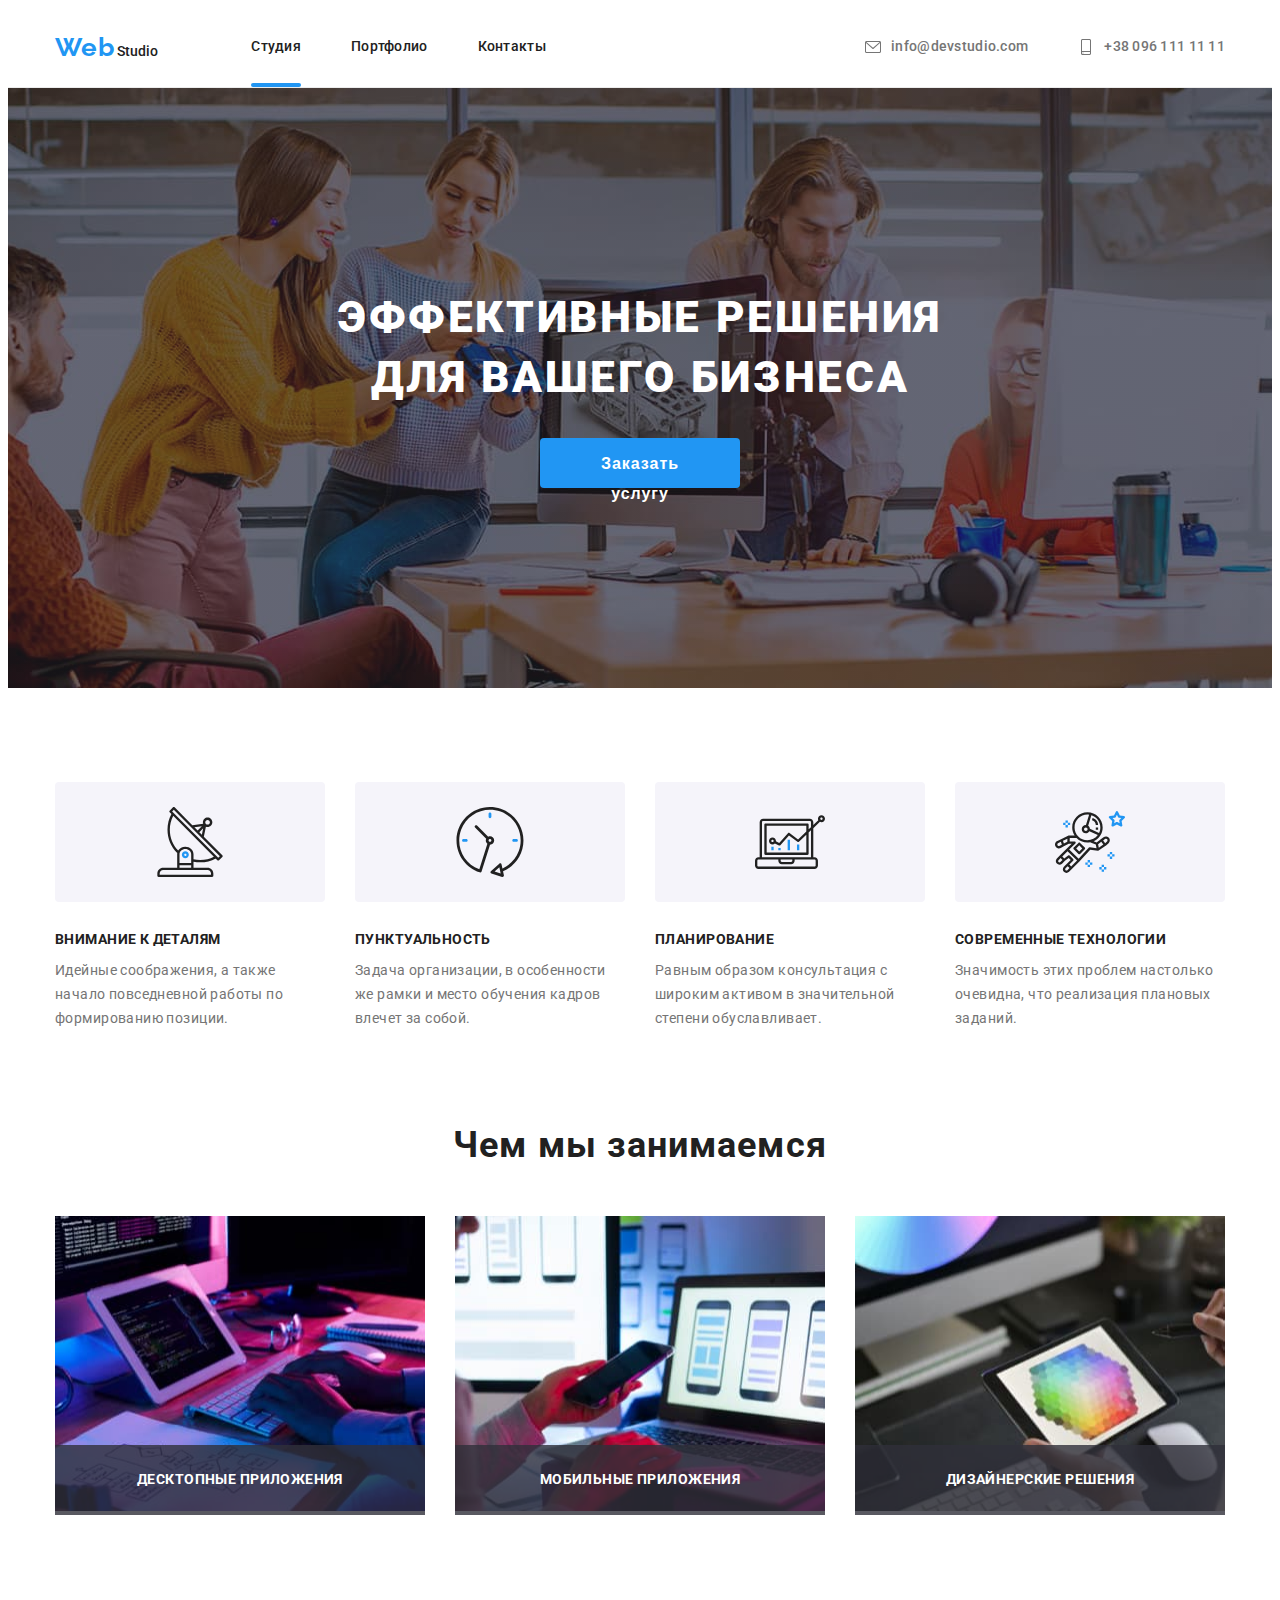
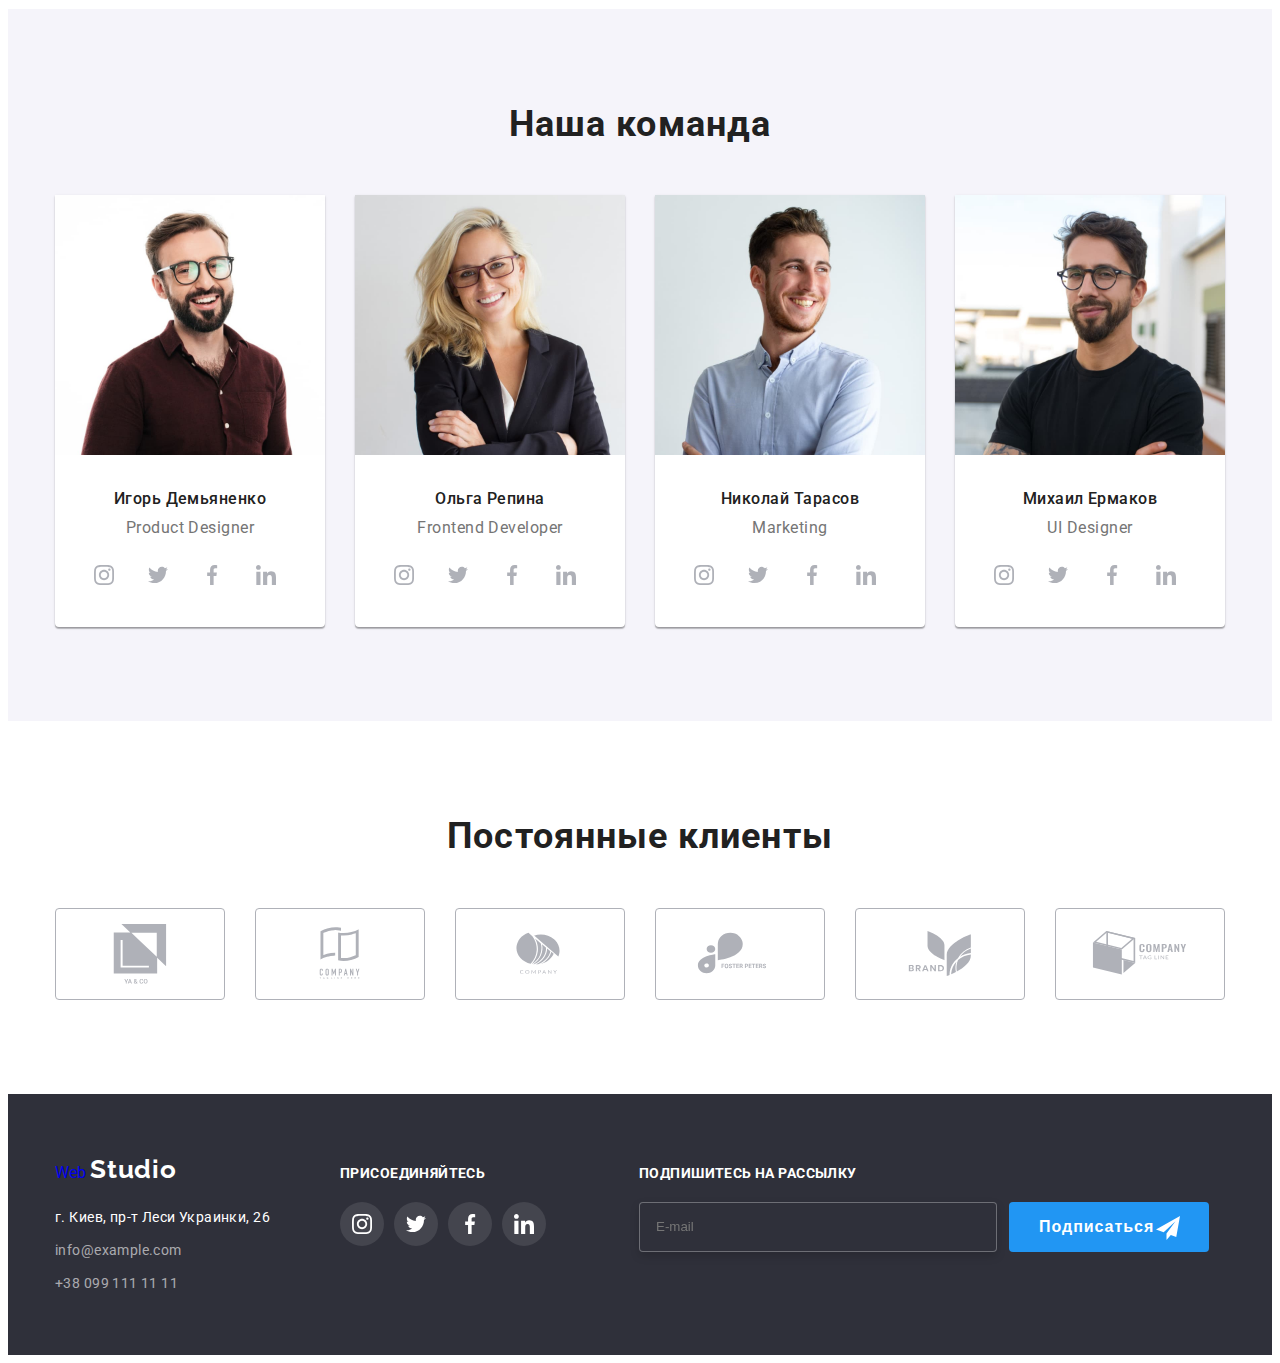
==== index.html @ ad90e95a "start" ====
<!DOCTYPE html>
<html lang="ru">
<head>
    <meta charset="UTF-8">
    <meta http-equiv="X-UA-Compatible" content="IE=edge">
    <meta name="viewport" content="width=device-width, initial-scale=1.0">
    <title>WebStudio</title>
    <!-- место для шрифта -->
    <link rel="preconnect" href="https://fonts.googleapis.com">
    <link rel="preconnect" href="https://fonts.gstatic.com" crossorigin>
    <link href="https://fonts.googleapis.com/css2?family=Raleway:wght@700&family=Roboto:wght@400;500;700;900&display=swap"
        rel="stylesheet">
    <!-- Modern normalize -->
    <link rel="stylesheet" href="https://cdnjs.cloudflare.com/ajax/libs/modern-normalize/1.1.0/modern-normalize.min.css" 
    integrity="sha512-wpPYUAdjBVSE4KJnH1VR1HeZfpl1ub8YT/NKx4PuQ5NmX2tKuGu6U/JRp5y+Y8XG2tV+wKQpNHVUX03MfMFn9Q==" 
    crossorigin="anonymous" referrerpolicy="no-referrer" />
    <!-- css -->
    <link rel="stylesheet" href="./css/styles.css">
</head>
<body class="body">
    <header>
        <div class="container">
            <div class="header header-inner">
                <div  class="menu">
                <!-- Верхняя линия Главная-->
                <a href="./index.html" class="logo">
                    <span class="logo__first">Web</span>
                    <span class="logo__black">Studio</span>
                </a>
                
                    <ul class="menu__nav">
                        <li class="menu__item">
                            <a class="menu__link imhere" href="#">Студия</a>
                        </li>
                        <li class="menu__item">
                            <a class="menu__link" href="./portfolio.html">Портфолио</a>
                        </li>
                        <li class="menu__item">
                            <a class="menu__link" href="#">Контакты</a>
                        </li>
                    </ul>
                </div>
                <div>
                    <ul class="adr">
                        <li class="adr__item">
                            <a class="adr__link" href="mailto:info@devstudio.com">
                                <svg class="adr__icon">
                                    <use href="./images/icons.svg#envelope" aria-hidden="true"></use>
                                </svg>
                                info@devstudio.com
                            </a>
                        </li>
                        <li class="adr__item">
                               
                            <a class="adr__link" href="tel:+380961111111">
                                 <svg class="adr__icon">
                                    <use href="./images/icons.svg#smartphone" aria-hidden="true"></use>
                                </svg>
                                +38 096 111 11 11
                            </a>
                        </li>
                    </ul>
                </div>
            </div>
        </div>
    </header>
    <main>
        <section class="hero overlay">
            <div class="container">
                <!-- Шапка -->
                <h1 class="hero__title">Эффективные решения для вашего бизнеса</h1>
                <button 
                class="button hero__button" type="button" style="width: 200px; height:50px;" data-modal-open>
                Заказать услугу
                </button>
            </div>
        </section>
        <section class="benefits">
            <div class="container">
                <!-- О нас -->
                <!-- <h2>Наши преимущества</h2> -->
                <ul class="benefits-inner">
                    <li class="benefits__list">
                        <div class="benefits__img">
                            <svg class="benefits__icon">
                                <use href="./images/icons.svg#antenna" aria-hidden="true"></use>
                            </svg>
                        </div>
                        <h3 class="benefits__title title">Внимание к деталям</h3>
                        <p class="benefits__text">Идейные соображения, а также начало повседневной работы по формированию позиции.</p>
                    </li>
                    <li class="benefits__list">
                        <div class="benefits__img">
                            <svg class="benefits__icon">
                                <use href="./images/icons.svg#clock" aria-hidden="true"></use>
                            </svg>
                        </div>
                        <h3 class="benefits__title title">Пунктуальность</h3>
                        <p class="benefits__text">Задача организации, в особенности же рамки и место обучения кадров влечет за собой.</p>
                    </li>
                    <li class="benefits__list">
                        <div class="benefits__img">
                            <svg class="benefits__icon">
                                <use href="./images/icons.svg#diagram" aria-hidden="true"></use>
                            </svg>
                        </div>
                        <h3 class="benefits__title title">Планирование</h3>
                        <p class="benefits__text">Равным образом консультация с широким активом в значительной степени обуславливает.</p>
                    </li>
                    <li class="benefits__list">
                        <div class="benefits__img">
                            <svg class="benefits__icon">
                                <use href="./images/icons.svg#astronaut" aria-hidden="true"></use>
                            </svg>
                        </div>
                        <h3 class="benefits__title title">Современные технологии</h3>
                        <p class="benefits__text">Значимость этих проблем настолько очевидна, что реализация плановых заданий.</p>
                    </li>
                </ul>
            </div>
        </section>
        <section class="about">
            <div class="container">
                <h2 class="big-title about__title title">Чем мы занимаемся</h2>
                <!-- Boxes with pictures -->
                <!-- Скорее всего к каждому фото будет ссылка с инфо! -->
                <ul class="about__inner">
                    <li class="about__list">
                        <div class="about__item">
                            <img src="./images/img1.jpg" alt="Десктопные приложения" width="370" height="295"/>
                            <span class="about__text">Десктопные приложения</span>
                        </div>
                    </li>
                    <li class="about__list">
                        <div class="about__item">
                            <img src="./images/img2.jpg" alt="Мобильные приложения" width="370" height="295"/>
                            <span class="about__text">Мобильные приложения</span>
                        </div>
                    </li>
                    <li class="about__list">
                        <div class="about__item">
                            <img src="./images/img3.jpg" alt="Дизайнерские решения" width="370" height="295"/>
                            <span class="about__text">Дизайнерские решения</span>
                        </div>
                    </li>
                </ul>
            </div>
        </section>
        <section class="team">
            <div class="container">
                <h2 class="big-title title team__title">Наша команда</h2>
                <!-- Team's fotos -->
                <ul class="team-inner">
                    <li class="team-list">
                        <img 
                        src="./images/igor.jpg" alt="product designer" width="270" height="260"
                        />
                        <h3 class="team-title title">Игорь Демьяненко</h3>
                        <p class="team-text">Product Designer</p>
                        <ul class="social-list">
                            <li class="social-item">
                                <button class="social-button">
                                    <svg class="social-icon">
                                        <use href="./images/icons.svg#instagram"></use>
                                    </svg>
                                </button>
                            </li>
                            <li class="social-item">
                                <button class="social-button">
                                    <svg class="social-icon">
                                        <use href="./images/icons.svg#twitter"></use>
                                    </svg>
                                </button>
                            </li>
                            <li class="social-item">
                                <button class="social-button">
                                    <svg class="social-icon">
                                        <use href="./images/icons.svg#facebook"></use>
                                    </svg>
                                </button>
                            </li>
                            <li class="social-item">
                                <button class="social-button">
                                    <svg class="social-icon">
                                        <use href="./images/icons.svg#linkedin"></use>
                                    </svg>
                                </button>
                            </li>
                        </ul>
                    </li>
                    <li class="team-list">
                        <img 
                        src="./images/olga.jpg" alt="frontend developer" width="270" height="260"
                        />
                        <h3 class="team-title title">Ольга Репина</h3>
                        <p class="team-text">Frontend Developer</p>
                        <ul class="social-list">
                            <li class="social-item">
                                <button class="social-button">
                                    <svg class="social-icon">
                                        <use href="./images/icons.svg#instagram"></use>
                                    </svg>
                                </button>
                            </li>
                            <li class="social-item">
                                <button class="social-button">
                                    <svg class="social-icon">
                                        <use href="./images/icons.svg#twitter"></use>
                                    </svg>
                                </button>
                            </li>
                            <li class="social-item">
                                <button class="social-button">
                                    <svg class="social-icon">
                                        <use href="./images/icons.svg#facebook"></use>
                                    </svg>
                                </button>
                            </li>
                            <li class="social-item">
                                <button class="social-button">
                                    <svg class="social-icon">
                                        <use href="./images/icons.svg#linkedin"></use>
                                    </svg>
                                </button>
                            </li>
                        </ul>
                    </li>
                    <li class="team-list">
                        <img 
                            src="./images/nikolay.jpg" alt="marketing" width="270" height="260"
                        />
                        <h3 class="team-title title">Николай Тарасов</h3>
                        <p class="team-text">Marketing</p>
                        <ul  class="social-list">
                            <li class="social-item">
                                <button class="social-button">
                                    <svg class="social-icon">
                                        <use href="./images/icons.svg#instagram"></use>
                                    </svg>
                                </button>
                            </li>
                            <li class="social-item">
                                <button class="social-button">
                                    <svg class="social-icon">
                                        <use href="./images/icons.svg#twitter"></use>
                                    </svg>
                                </button>
                            </li>
                            <li class="social-item">
                                <button class="social-button">
                                    <svg class="social-icon">
                                        <use href="./images/icons.svg#facebook"></use>
                                    </svg>
                                </button>
                            </li>
                            <li class="social-item">
                                <button class="social-button">
                                    <svg class="social-icon">
                                        <use href="./images/icons.svg#linkedin"></use>
                                    </svg>
                                </button>
                            </li>
                        </ul>
                    </li>
                    <li class="team-list">
                        <img
                        src="./images/michail.jpg" alt="ui designer" width="270" height="260"
                        />
                        <h3 class="team-title title">Михаил Ермаков</h3>
                        <p class="team-text">UI Designer</p>
                        <ul class="social-list">
                            <li class="social-item">
                                <button class="social-button">
                                    <svg class="social-icon">
                                        <use href="./images/icons.svg#instagram"></use>
                                    </svg>
                                </button>
                            </li>
                            <li class="social-item">
                                <button class="social-button">
                                    <svg class="social-icon">
                                        <use href="./images/icons.svg#twitter"></use>
                                    </svg>
                                </button>
                            </li>
                            <li class="social-item">
                                <button class="social-button">
                                    <svg class="social-icon">
                                        <use href="./images/icons.svg#facebook"></use>
                                    </svg>
                                </button>
                            </li>
                            <li class="social-item">
                                <button class="social-button">
                                    <svg class="social-icon">
                                        <use href="./images/icons.svg#linkedin"></use>
                                    </svg>
                                </button>
                            </li>
                        </ul>
                    </li>
                </ul>
            </div>
        </section>
        <section class="clients">
            <div class="container">
                <h2 class="big-title title client-title">Постоянные клиенты</h2>
                <ul class="clients-inner">
                    <li class="client-box">
                        <a class="client-web" href="#">
                            <svg class="client-icon">
                                 <use href="./images/icons.svg#union"></use>
                            </svg>
                        </a>
                    </li>
                    <li class="client-box">
                        <a class="client-web" href="#">
                            <svg class="client-icon">
                                <use href="./images/icons.svg#logo5"></use>
                            </svg>
                        </a>
                    </li>
                    <li class="client-box">
                        <a class="client-web" href="#">
                            <svg class="client-icon">
                                <use href="./images/icons.svg#logo1"></use>
                            </svg>
                        </a>
                    </li>
                    <li class="client-box">
                        <a class="client-web" href="#">
                            <svg class="client-icon">
                                <use href="./images/icons.svg#logo2"></use>
                            </svg>
                        </a>
                    </li>
                    <li class="client-box">
                        <a class="client-web" href="#">
                            <svg class="client-icon">
                                <use href="./images/icons.svg#logo3"></use>
                            </svg>
                        </a>
                    </li>
                    <li class="client-box">
                        <a class="client-web" href="#">
                            <svg class="client-icon">
                                <use href="./images/icons.svg#logo4"></use>
                            </svg>
                        </a>
                    </li>
                </ul>
            </div>
        </section>
    </main>
    <footer class="footer">
        <div class="container footer-section">
            <!-- Нижняя линия -->
            <div>
                <div>
                    <a href="./index.html">
                        <span class="logo-first">Web</span>
                        <span class="logo-white">Studio</span>
                    </a> 
                </div>
                <address>
                    <ul>
                        <li class="address-li">
                            <a class="address-text" href="">г. Киев, пр-т Леси Украинки, 26</a>
                        </li>
                        <li  class="address-li">
                            <a class="address-link" href="mailto:info@example.com">info@example.com</a>
                        </li>
                        <li class="address-li">
                            <a class="address-link" href="tel:+380991111111">+38 099 111 11 11</a>
                        </li>
                    </ul>
                </address>
            </div>
            <!-- Присоединяйтесь -->
            <div class="come-on">
                <h4 class="come-on-title">Присоединяйтесь</h4>
                <ul class="come-on-list">
                    <li class="come-on-box">
                        <button class="come-on-button">
                            <svg class="come-on-icon">
                                <use href="./images/icons.svg#instagram"></use>
                            </svg>
                        </button>
                    </li>
                    <li class="come-on-box">
                        <button class="come-on-button">
                            <svg class="come-on-icon">
                                <use href="./images/icons.svg#twitter"></use>
                            </svg>
                        </button>
                    </li>
                    <li class="come-on-box">
                        <button class="come-on-button">
                            <svg class="come-on-icon">
                                <use href="./images/icons.svg#facebook"></use>
                            </svg>
                        </button>
                    </li>
                    <li class="come-on-box">
                        <button class="come-on-button">
                            <svg class="come-on-icon">
                                <use href="./images/icons.svg#linkedin"></use>
                            </svg>
                        </button>
                    </li>
                </ul>
            </div>
            <!-- Подписка -->
            <div class="subscription">
                <h4 class="come-on-title">Подпишитесь на рассылку</h4>
                <form class="form-footer">
                    <label class="form-footer-label" for="user-email"></label>
                    <input 
                        class="form-footer-input"
                        id="user-email"
                        type="email" 
                        name="user-email" 
                        placeholder="E-mail"
                        required
                    >
                    <div class="">
                        <button class="subscription-button button" type="submit">
                            Подписаться
                            <svg class="subscription-icon" aria-hidden="true">
                                <use href="./images/icons.svg#plane"></use>
                            </svg>
                        </button>
                    </div>
                </form>
            </div>
        </div>
    </footer>
    <!-- Modal window -->
    <div class="backdrop is-hidden" data-modal>
        <div class="modal">
            <button class="modal-close-button" type="button" data-modal-close>
                <svg class="close-black-icon">
                    <use href="./images/icons.svg#close-black"></use>
                </svg>
            </button>
            <div class="modal-inner">
                <h4 class="modal-title">Оставьте свои данные, мы вам перезвоним</h4>
                <form>
                    
                        <div class="form-field">
                            <label class="form-field-label" for="modal-user-name">Имя</label>
                            <div class="place-icon">
                                <input
                                    class="form-field-input"
                                    id="modal-user-name"
                                    type="text"
                                    name="modal-user-name"
                                    pattern="^[а-аЯ-Я]+\s[а-аЯ-Я]+$"
                                    required
                                    autofocus
                                >
                                <svg class="form-field-icon" aria-hidden="true">
                                    <use href="./images/icons.svg#man"></use>
                                </svg>
                            </div>
                           
                        </div>
                        <div class="form-field">
                            <label class="form-field-label" for="modal-user-phone">Телефон</label>
                            <div class="place-icon">
                                <input class="form-field-input" id="modal-user-phone" type="tel" name="modal-user-phone">
                                <svg class="form-field-icon" aria-hidden="true">
                                    <use href="./images/icons.svg#phone"></use>
                                </svg>
                            </div>
                        </div>
                        <div class="form-field">
                            <label class="form-field-label" for="modal-user-email">Почта</label>
                            <div class="place-icon">
                                <input class="form-field-input" id="modal-user-email" type="email" name="modal-user-email">
                                <svg class="form-field-icon" aria-hidden="true">
                                    <use href="./images/icons.svg#letter"></use>
                                </svg>
                            </div>
                        </div>
                    
                        <div>
                            <label class="form-field-label form-comment" for="user-comment">Комментарий</label>
                                <textarea 
                                    class="form-field-input form-field-textarea" 
                                    id="user-comment" 
                                    maxlength="1000"
                                    name="user-comment"
                                    placeholder="Введите текст"
                                >
                            </textarea>
                        </div>
                    
                    <fieldset class="checkbox-agreement">
                        <div class="checkbox">
                            <div class="checkbox-control">
                                <input 
                                    class="checkbox-input visually-hidden" 
                                    id="agreement"
                                    type="checkbox"
                                    name="agreement"
                                >
                                <svg class="checkbox-box-icon" aria-hidden="true">
                                     <use href="./images/icons.svg#box"></use>
                                </svg>
                                <svg class="checkbox-icon" aria-hidden="true">
                                    <use href="./images/icons.svg#checkmark"></use>
                                </svg>
                            </div>
                            
                            <label class="checkbox-label" for="agreement">
                                Соглашаюсь с рассылкой и принимаю&nbsp;
                                <a href="#" class="checkbox-text-link"> Условия договора</a>
                            </label>
                        </div>
                    </fieldset>
                    <div>
                        <button class="form-field-button button" type="submit">Отправить</button>
                    </div>
                </form>
            </div>
        </div>
    </div>


    <!--  -->
    <script src="./js/modal.js"></script>
</body>
</html>
---- css/styles.css ----
html {
    box-sizing: border-box;
}

*,
*::after,
*::before {
    box-sizing: inherit;
}

:root {
    --color-back: #2f303a;
    --color-back-button: #f5f4fA;

    --color-accent0: #fff;
    --color-accent1: #212121;
    --color-accent2: #757575;
    --color-accent3: rgba(255, 255, 255, 0.6);
    --color-background1: #e5e5e5;
    --color-clients: #afb1b8;

    --color-border-modal: rgba(33, 33, 33, 0.2);
    

    --color-link: #2196F3;
    --color-link-modal: #188ce8;

    --font-family: 'Roboto', sans-serif;
    --font-second: 'Raleway', sans-serif;


}
body {
    background-color: var(--color-accent0);
    font-family: var(--font-family);
    font-weight: 400;
    font-style: normal;
    
       
}
button {
    cursor: pointer;
}   
a {
    text-decoration: none;
}
p {
    margin: 0;
}

h1,
h2,
h3,
h4,
h5,
h6 {
    margin: 0px;
}

header {
    font-weight: 500;
    font-size: 14px;
    line-height: 1.14;
}

ul {
    list-style: none;
    margin: 0;
    padding: 0;
}

fieldset, 
label, 
input, 
textarea {
    margin: 0;
    padding: 0;
    border: 0;
        
}

.container {
    width: 100%;
    max-width: 1200px;
    padding: 0 15px;
    margin: 0 auto;
    
}

/* Шапка */
.header-inner {
    display: flex;
    justify-content: space-between;
    align-items: center;
    align-content: center;
    
        
}

header {
    border-bottom: 1px solid #ececec;
    padding-top: 24px;
    padding-bottom: 24px;
    height: 80px;
    
}
/* logo */
.logo-black,
.logo-white,
.logo__first {
    font-family: var(--font-second);
    font-weight: 700;
    font-size: 26px;
    line-height: 1.19;
    letter-spacing: 0.03em;
}

.logo__black {
    color: var(--color-accent1);
}


.logo-white {
    color: var(--color-accent0);
}
.logo__first {
    color: var(--color-link);
}
.logo {
    margin-right: 93px;
    align-items: center;
   
}
/* header menu */

.menu__link {
    color: var(--color-accent1);
    text-decoration: none;
    letter-spacing: 0.02em;

    transition-property: color;
    transition-duration: 250ms;
    transition-timing-function: cubic-bezier(0.4, 0, 0.2, 1);
    
}
.menu {
    display: flex;
    justify-content: flex-start;
}

.menu__nav {
    display: flex;
    justify-content: flex-start;
    padding: 0;
    align-items: center;
    
}

.menu__item {
    display: flex;
    position: relative;
    margin-right: 50px;
    align-items: center;
}

.imhere::after {
    content: '';
    position: absolute;
    left: 0;
    bottom: -32px;
    width: 100%;
    height: 4px;
    border-radius: 2px;
    background-color: var(--color-link);
    
}

.adr {
    display: flex;
}

.adr__item {
    
    margin-left: 50px;
    align-items: center;
}
.adr__link
{ 
    display: flex;
    color: var(--color-accent2);
    text-decoration: none;
    letter-spacing: 0.02em;

    transition-property: color;
    transition-duration: 250ms;
    transition-timing-function: cubic-bezier(0.4, 0, 0.2, 1);

}

.adr__icon {
    
    width: 16px;
    height: 16px;
    fill: var(--color-accent2);
    margin-right: 10px;

    transition-property: fill;
    transition-duration: 250ms;
    transition-timing-function: cubic-bezier(0.4, 0, 0.2, 1);
}
/* General header+futter */

.menu__link:hover,
.adr__link:hover,
.address-text:hover,
.address-link:hover {
    color: var(--color-link);
    
}
.adr__link:hover .adr-icon, 
.adr__link:focus .adr-icon {
    fill: var(--color-link);
}

.menu__link:focus,
.adr__link:focus,
.address-text:focus,
.address-link:focus {
    color: var(--color-link);
    
}

/* section */
section {
    padding: 94px 0;
}

.title {
    color: var(--color-accent1);
}

.big-title {
    font-weight: 700;
    font-size: 36px;
    line-height: 1.17;
    text-align: center;
    letter-spacing: 0.03em;

}

/* Header title*/

.hero,
.footer {
    background-color: var(--color-back);
}

.hero {
    background-color: var(--color-back);
    text-align: center;
    padding-top: 200px;
    padding-bottom: 200px;

}

.overlay {
    margin-left: auto;
    margin-right: auto;
    height: 600px;
    max-width: 1600px;
    background-repeat: no-repeat;
    background-size: cover;
    background-position: center;
    background-image: linear-gradient(
                    rgba(47, 48, 58, 0.4),
                    rgba(47, 48, 58, 0.4)),
        url("../images/head.jpg");
}

.hero__title {
    font-weight: 900;
    font-size: 44px;
    line-height: 1.36;
    letter-spacing: 0.06em;
    color: var(--color-accent0);
    text-align: center;
    text-transform: uppercase;
    width: 696px;
    margin-left: auto;
    margin-right: auto;
        
}

.button {
    color: var(--color-accent0);
    background-color: var(--color-link);
    border: 1px solid transparent;
    border-radius: 4px;
    font-weight: 700;
    font-size: 16px;
    line-height: 1.88;
    letter-spacing: 0.06em;
}

.hero__button {
    padding: 10px 30px;
    margin-top: 30px;
    box-shadow: none;

    transition-property: box-shadow;
    transition-duration: 250ms;
    transition-timing-function: cubic-bezier(0.4, 0, 0.2, 1);
}

.hero__button:hover,
.hero__button:focus {
    box-shadow: 0px 4px 4px var(--color-link);
}


    
/* Benefits */

.benefits-inner {
    display: flex;
    justify-content: space-between;

}

.benefits__list {
    margin-right: 30px;
    width: 270px;
}

.benefits__list:last-child {
    margin-right: 0;
}



.benefits__title {
    font-weight: 700;
    font-size: 14px;
    line-height: 1.14;
    text-transform: uppercase;
    letter-spacing: 0.03em;
    margin-bottom: 10px;
    margin-top: 30px;
    
}

.benefits__text {
    font-size: 14px;
    line-height: 1.72;
    letter-spacing: 0.03em;
}
.benefits__text, 
.team-text,
.portfolio-text {
    color: var(--color-accent2);
}

.benefits__icon {
    width: 70px;
    height: 70px;
    fill: var(--color-accent1);
}

.benefits__img {
    display: flex;
    width: 270px;
    height: 120px;
    align-items: center;
    justify-content: center;
    border-radius: 4px;
    background-color: var(--color-back-button);
}

/* About */
.about {
    padding-top: 0;
}
.about__inner {
    display: flex;
    justify-content: space-between;
}

.about__title {
    margin-bottom: 50px;
}
.about__list {
    margin-right: 30px;
}
    
.about__list:last-child {
    margin-right: 0;
}

.about__item {
    position: relative;
}

.about__text {
    display: block;
    position: absolute;
    left: 0;
    bottom: 0;
    width: 100%;
    padding-top: 27px;
    padding-bottom: 27px;
    background-color: rgba(47, 48, 58, 0.8);
    font-family: var(--font-family);
    font-weight: 700;
    text-transform: uppercase;
    font-size: 14px;
    line-height: 1.14;
    text-align: center;
    letter-spacing: 0.03em;
    color: var(--color-accent0);
}


/* team */
.team {
    background-color: var(--color-back-button);
}

.team-inner {
    display: flex;
    justify-content: space-between;
}

.team__title {
    margin-bottom: 50px;
}
.team-list {
    margin-right: 30px;
    padding-bottom: 30px;
    box-shadow: 0px 1px 3px rgba(0, 0, 0, 0.12), 
        0px 1px 1px rgba(0, 0, 0, 0.14), 
        0px 2px 1px rgba(0, 0, 0, 0.2);
    border-radius: 0px 0px 4px 4px;
    background-color: var(--color-accent0);
}
    
.team-list:last-child {
    margin-right: 0;
}

.team-title {
    font-weight: 500;
    font-size: 16px;
    line-height: 1.19;
    letter-spacing: 0.03em;
    margin-top: 30px;
    margin-bottom: 10px;
}
.team-text {
    font-size: 16px;
    line-height: 1.19;
    letter-spacing: 0.03em;
    margin-bottom: 16px;
}

.team-text, 
.team-title {
    text-align: center;  
}

.social-list {
    display: flex;
    justify-content: center;
}

.social-icon {
    width: 20px;
    height: 20px;
    fill: var(--color-clients);
    
    transition-property: fill;
    transition-duration: 250ms;
    transition-timing-function: cubic-bezier(0.4, 0, 0.2, 1);
    
}

.social-button {

    padding: 0;
    border: 0;
    background-color: var(--color-accent0);
    border-radius: 50%;
    width: 44px;
    height: 44px;
    display: flex;
    align-items: center;
    justify-content: center;

    transition-property: background-color;
    transition-duration: 250ms;
    transition-timing-function: cubic-bezier(0.4, 0, 0.2, 1);
}
.social-item {
    
    margin-right: 10px;
    
}

.social-button:last-child {
    margin-right: 0;
}

.social-button:hover,
.social-button:focus {
    background-color: var(--color-link);
}

.social-button:hover .social-icon,
.social-button:focus .social-icon {
    fill: var(--color-accent0);
}


/* Clients */

.clients-inner {
    display: flex;
    gap: 30px;
    justify-content: space-between;
}

.client-title {
    margin-bottom: 50px;
}
.client-icon {
    width: 106px;
    height: 60px;
    fill: var(--color-clients);

    transition-property: fill;
    transition-duration: 250ms;
    transition-timing-function: cubic-bezier(0.4, 0, 0.2, 1);
}

.client-web {
    box-sizing: border-box;
    display: flex;
    width: 170px;
    height: 92px;
    align-items: center;
    justify-content: center;
    border-radius: 4px;
    border: 1px solid var(--color-clients);

    transition-property: border;
    transition-duration: 250ms;
    transition-timing-function: cubic-bezier(0.4, 0, 0.2, 1);
}

.client-web:hover,
.client-web:focus {
    cursor: pointer;
    border: 1px solid var(--color-link);
}

.client-web:hover .client-icon,
.client-web:focus .client-icon{
    fill: var(--color-link);
}

/* footer */

.footer {
    padding-top: 60px;
    padding-bottom: 60px;
    
}
address {
    margin-top: 20px;
}
.address-li {
    margin-top: 9px;
}
.address-text,
.address-link {
    font-size: 14px;
    line-height: 1.72;
    letter-spacing: 0.03em;
    text-decoration: none;
    font-style: normal;
    /* иначе курсив не выключить */
}
.address-text {
   color: var(--color-accent0);

    transition-property: color;
    transition-duration: 250ms;
    transition-timing-function: cubic-bezier(0.4, 0, 0.2, 1);

}
.address-link {
    color: var(--color-accent3);

    transition-property: color;
    transition-duration: 250ms;
    transition-timing-function: cubic-bezier(0.4, 0, 0.2, 1);
}


.come-on-title {
    text-transform: uppercase;
    color: var(--color-accent0);
    font-size: 14px;
    line-height: 1.14;
    letter-spacing: 0.03em;
    margin-bottom: 20px;
    margin-top: 12px;
}
.footer-section {
    display: flex;
}

.come-on {
    margin-left: 70px;
}

.come-on-list {
    display: flex;
    
}

.come-on-icon {
    width: 20px;
    height: 20px;
    fill: var(--color-accent0);
}

.come-on-button {
    padding: 0;
    border: 0;
    background-color: rgba(255, 255, 255, 0.1);
    border-radius: 50%;
    width: 44px;
    height: 44px;
    display: flex;
    align-items: center;
    justify-content: center;

    transition-property: background-color, fill;
    transition-duration: 250ms;
    transition-timing-function: cubic-bezier(0.4, 0, 0.2, 1);
    
}
.come-on-box {
    margin-right: 10px;
}

.come-on-box:last-child {
    margin-right: 0;
}

.come-on-button:hover,
.come-on-button:focus {
    background-color: var(--color-link);
}

.come-on-button:hover .come-on-icon,
.come-on-button:focus .come-on-icon {
    fill: var(--color-accent0);
}

.subscription {
    margin-left: 93px;
}

.form-footer {
    display: flex;

}

.form-footer-input {
    width: 358px;
    height: 50px;
    background-color: var(--color-back);
    border: 1px solid rgba(255, 255, 255, 0.3);
    filter: drop-shadow(0px 4px 4px rgba(0, 0, 0, 0.15));
    border-radius: 4px;
    padding: 15px 0 15px 16px;
    margin-right: 12px;
    color: var(--color-accent0);
}

.form-footer .placeholder {
    line-height: 1.25;
    align-items: center;
    letter-spacing: 0.03em;
    color: var(--color-accent3);
}

.subscription-icon {
    position: absolute;
    width: 24px;
    height: 24px;
    fill: var(--color-accent0);
    top: 0;
    right: 0;
    margin: 13px 28px 13px 10px;


}

.subscription-button {
    display: flex;
    position: relative;
    left: 0;

    width: 200px;
    height: 50px;
    padding: 10px 0 10px 29px;
    color: var(--color-accent0);
    background-color: var(--color-link);
    border: 1px solid transparent;
    border-radius: 4px;
    font-weight: 700;
    font-size: 16px;
    line-height: 1.88;
    letter-spacing: 0.06em;
    align-items: center;
    text-align: center;
    box-shadow: none;

    transition-property: box-shadow;
    transition-duration: 250ms;
    transition-timing-function: cubic-bezier(0.4, 0, 0.2, 1);


}

.subscription-button:hover,
.subscription-button:focus {
    box-shadow: 0px 4px 4px rgba(0, 0, 0, 0.15);
}

/* Portfolio unic*/

.button-container {
    margin-bottom: 50px;
       
}

.button-portfolio-head {
    display: flex;
    flex-direction: row;
    justify-content: center;

}

.button-portfolio-list {
    margin-right: 8px;
}
.button-portfolio-list:last-child {
    margin-right: 0;
}

.button-portfolio {
    font-family: var(--font-family);
    font-weight: 500;
    font-size: 16px;
    line-height: 1.63;
    letter-spacing: 0.03em;
    padding: 6px 22px;
    color: var(--color-accent1);
    background-color: var(--color-back-button);
    border: 1px solid transparent;
    border-radius: 4px;

    transition-property: background-color, color;
    transition-duration: 250ms;
    transition-timing-function: cubic-bezier(0.4, 0, 0.2, 1);

}

.button-portfolio:hover,
.button-portfolio:focus {
    color: var(--color-accent0);
    background-color: var(--color-link);
    box-shadow: 0px 3px 1px rgba(0, 0, 0, 0.1), 
                0px 1px 2px rgba(0, 0, 0, 0.08), 
                0px 2px 2px rgba(0, 0, 0, 0.12);
    
}

/* Gallery */
.portfolio-inner {
    display: flex;
    flex-wrap: wrap;
    justify-content: space-between;
}

.portfolio-list {
    margin-right: 30px;
    margin-bottom: 30px;
    
    transition-property: box-shadow;
    transition-duration: 250ms;
    transition-timing-function: cubic-bezier(0.4, 0, 0.2, 1);
}

.portfolio-list:hover,
.portfolio-list:focus {
    box-shadow: 0px 1px 1px rgba(0, 0, 0, 0.12),
                0px 4px 4px rgba(0, 0, 0, 0.06),
                1px 4px 6px rgba(0, 0, 0, 0.16);
}

.portfolio-list:nth-child(3n) {
    margin-right: 0;
}

.portfolio-list:nth-last-child(-n+3) {
    margin-bottom: 0;
}

.portfolio-img {
    display: block;
    max-width: 100%;
    height: auto;

}
.portfolio-title {
    color: var(--color-accent1);
    font-weight: 700;
    font-size: 18px;
    line-height: 2;
    letter-spacing: 0.06em;
    margin-bottom: 4px;
}
.portfolio-text {
    font-size: 16px;
    line-height: 1.88;
    letter-spacing: 0.03em;
}

.portfolio-box {
    box-sizing: border-box;
    border: 1px solid #eee;
    padding-bottom: 20px;
    padding-top: 20px;
    padding-left: 24px;
    padding-right: 24px;
}

.portfolio-description {
    font-family: var(--font-family);
    font-size: 18px;
    line-height: 1.56;
    letter-spacing: 0.03em;
    color: var(--color-accent0);
    background-color: rgba(33, 150, 243, 0.9);
    padding: 63px 24px;
    align-items: center;
    align-content: center;
    
}

.portfolio-item {
    display: flex;
    position: relative;
    overflow: hidden;
}
.portfolio-overlay {
    display: flex;
    position: absolute;
    top: 0;
    left: 0;
    width: 100%;
    height: 100%;
    transform: translateY(100%);
    transition: transform 250ms cubic-bezier(0.4, 0, 0.2, 1);
    
}
.portfolio-card:hover,
.portfolio-card:focus {
    cursor: pointer;
}

.portfolio-card:hover .portfolio-overlay,
.portfolio-card:focus .portfolio-overlay {
    transform: translateY(0%); 
}

/* Modal window */
.backdrop {
    position: fixed;
    top: 0;
    left: 0;
    width: 100%;
    height: 100%;
    background-color: rgba(0, 0, 0, 0.2);
    opacity: 1;
    transition: opacity 250ms cubic-bezier(0.4, 0, 0.2, 1);

     
}  

.backdrop.is-hidden {
    opacity: 0;
    pointer-events: none;
    
}

.backdrop.is-hidden .modal {
    transform: translate(-50%, -50%) scale(1.2);
}
.modal {
    position: absolute;
    top: 50%;
    left: 50%;
    width: 528px;
    min-height: 581px;
    background-color: var(--color-accent0);
    box-shadow: 
        0px 1px 3px rgba(0, 0, 0, 0.12), 
        0px 1px 1px rgba(0, 0, 0, 0.14), 
        0px 2px 1px rgba(0, 0, 0, 0.2);
    border-radius: 4px;
    
    transform: translate(-50%, -50%) scale(1);
    transition: transform 250ms cubic-bezier(0.4, 0, 0.2, 1);
    

} 
 
.modal-close-button {
    position: absolute;
    top: 8px;
    right: 8px;
    padding: 0;
    border: 1px solid rgba(0, 0, 0, 0.1);
    border-radius: 50%;
    width: 30px;
    height: 30px;
    display: flex;
    align-items: center;
    justify-content: center;
    background-color: var(--color-accent0);
}

.close-black-icon {
    width: 11px;
    height: 11px;
    fill: var(--color-accent1);

    transition-property: fill;
    transition-duration: 250ms;
    transition-timing-function: cubic-bezier(0.4, 0, 0.2, 1);

}

.modal-close-button:hover .close-black-icon, 
.modal-close-button:focus .close-black-icon {
    fill: var(--color-link);
}

.modal-inner {
    padding: 40px;
    outline: none;
}


.modal-title {
    font-weight: 700;
    font-size: 20px;
    line-height: 1.17;
    text-align: center;
    margin-bottom: 12px;
}

.form-field {
    margin-bottom: 10px;
}

.form-field-label {
    font-size: 12px;
    line-height: 1.17;
    letter-spacing: 0.01em;
    color: var(--color-accent2);
    

}

.form-field-input {
    width: 100%;
    border: 1px solid var(--color-border-modal);
    border-radius: 4px;
    height: 40px;
    padding-left: 41px;
    

    transition-property: border;
    transition-duration: 250ms;
    transition-timing-function: cubic-bezier(0.4, 0, 0.2, 1);
    outline: none;
    
}

.place-icon {
    display: flex;
    position: relative;
    margin-top: 4px;
}

.form-field-icon {
    position: absolute;
    width: 12px;
    height: 12px;
    left: 0;
    top: 50%;
    transform: translateY(-50%);
    margin-left: 15px;
    fill: var(--color-accent1);

    transition-property: fill;
    transition-duration: 250ms;
    transition-timing-function: cubic-bezier(0.4, 0, 0.2, 1);


}

.form-field-input:hover,
.form-field-input:focus,
.form-field-input:focus-within,
.form-field-input:active {
    fill: var(--color-link);
    cursor: pointer;
    border-color: var(--color-link);
}

.form-field:hover .form-field-icon,
.form-field:focus .form-field-icon,
.form-field:focus-within .form-field-icon, 
.form-field:active .form-field-icon {
    
    fill: var(--color-link);
    cursor: pointer;
}

.place-icon:hover,
.place-icon:focus,
.place-icon:focus-within, 
.place-icon:active {
    border-color: var(--color-link);
    border-radius: 4px;
    outline: none;
    cursor: pointer;
}


.form-field-textarea {
    height: 120px;
    padding: 12px 16px;
    border: 1px solid rgba(33, 33, 33, 0.2);
    border-radius: 4px;
    resize: none;
    margin-top: 4px;
}

.form-field-input::placeholder {
    font-size: 12px;
    line-height: 1.17;
    letter-spacing: 0.01em;
    color: rgba(117, 117, 117, 0.5);
}



.form-field-textarea:hover,
.form-field-textarea:focus,
.form-field-textarea:focus-within,
.form-field-textarea:active {
    border: 1px solid var(--color-link);
    border-radius: 4px;
    outline: none;
    cursor: pointer;
}

/* Checkbox */

.checkbox-agreement {
    margin-top: 20px;
}
.checkbox {
    display: flex;
    position: relative;
    align-items: center;
    justify-content: center;
    
    
} 

.checkbox-control {
    display: flex;
    flex-shrink: 0;
    
} 

.checkbox-box-icon {
    position: absolute;
    top: 4px;
    left: 8px;
    width: 16px;
    height: 15px;
    border-radius: 2px;
    
    fill: var(--color-accent1);
    opacity: 1;
    transition-property: fill;
    transition-duration: 250ms;
    transition-timing-function: cubic-bezier(0.4, 0, 0.2, 1);
}


.checkbox-icon {
    position: absolute;
    top: 12px;
    left: 11px;
    transform: translateY(-50%);
    width: 11px;
    height: 8px;
    fill: var(--color-accent0);
    
    opacity: 1;

}

.checkbox-input {
    appearance: none;
    margin: 0;
    position: absolute;
    top: 0;
    left: 8px;
    
}

.checkbox-input:focus-visible +.checkbox-box-icon {
    border: 1px solid var(--color-link);

}


.checkbox-input:checked + .checkbox-box-icon {
    fill: var(--color-link-modal);
    background-color: var(--color-link-modal);
    
}

.checkbox-label {
    font-size: 14px;
    line-height: 1.71;
    letter-spacing: 0.03em;
    color: var(--color-accent2);
    margin-bottom: 30px;
    margin-left: 16px;

}

.checkbox-text-link {
    color: var(--color-link);
    text-decoration: underline;
}

/* button */
.form-field-button {
    display: flex;
    width: 200px;
    height: 50px;
    justify-content: center;
    align-items: center;
    margin: auto;
    color: var(--color-accent0);
    background-color: var(--color-link-modal);
    box-shadow: none;
    border-radius: 4px;
    font-weight: 700;
    font-size: 16px;
    line-height: 1.88;
    letter-spacing: 0.06em;
    text-align: center;
    border: solid transparent;        
    
    transition-property: box-shadow;
    transition-duration: 250ms;
    transition-timing-function: cubic-bezier(0.4, 0, 0.2, 1);
    
    outline: none;
}
    
.form-field-button:hover,
.form-field-button:focus {
    box-shadow: 0px 4px 4px rgba(0, 0, 0, 0.15);
}
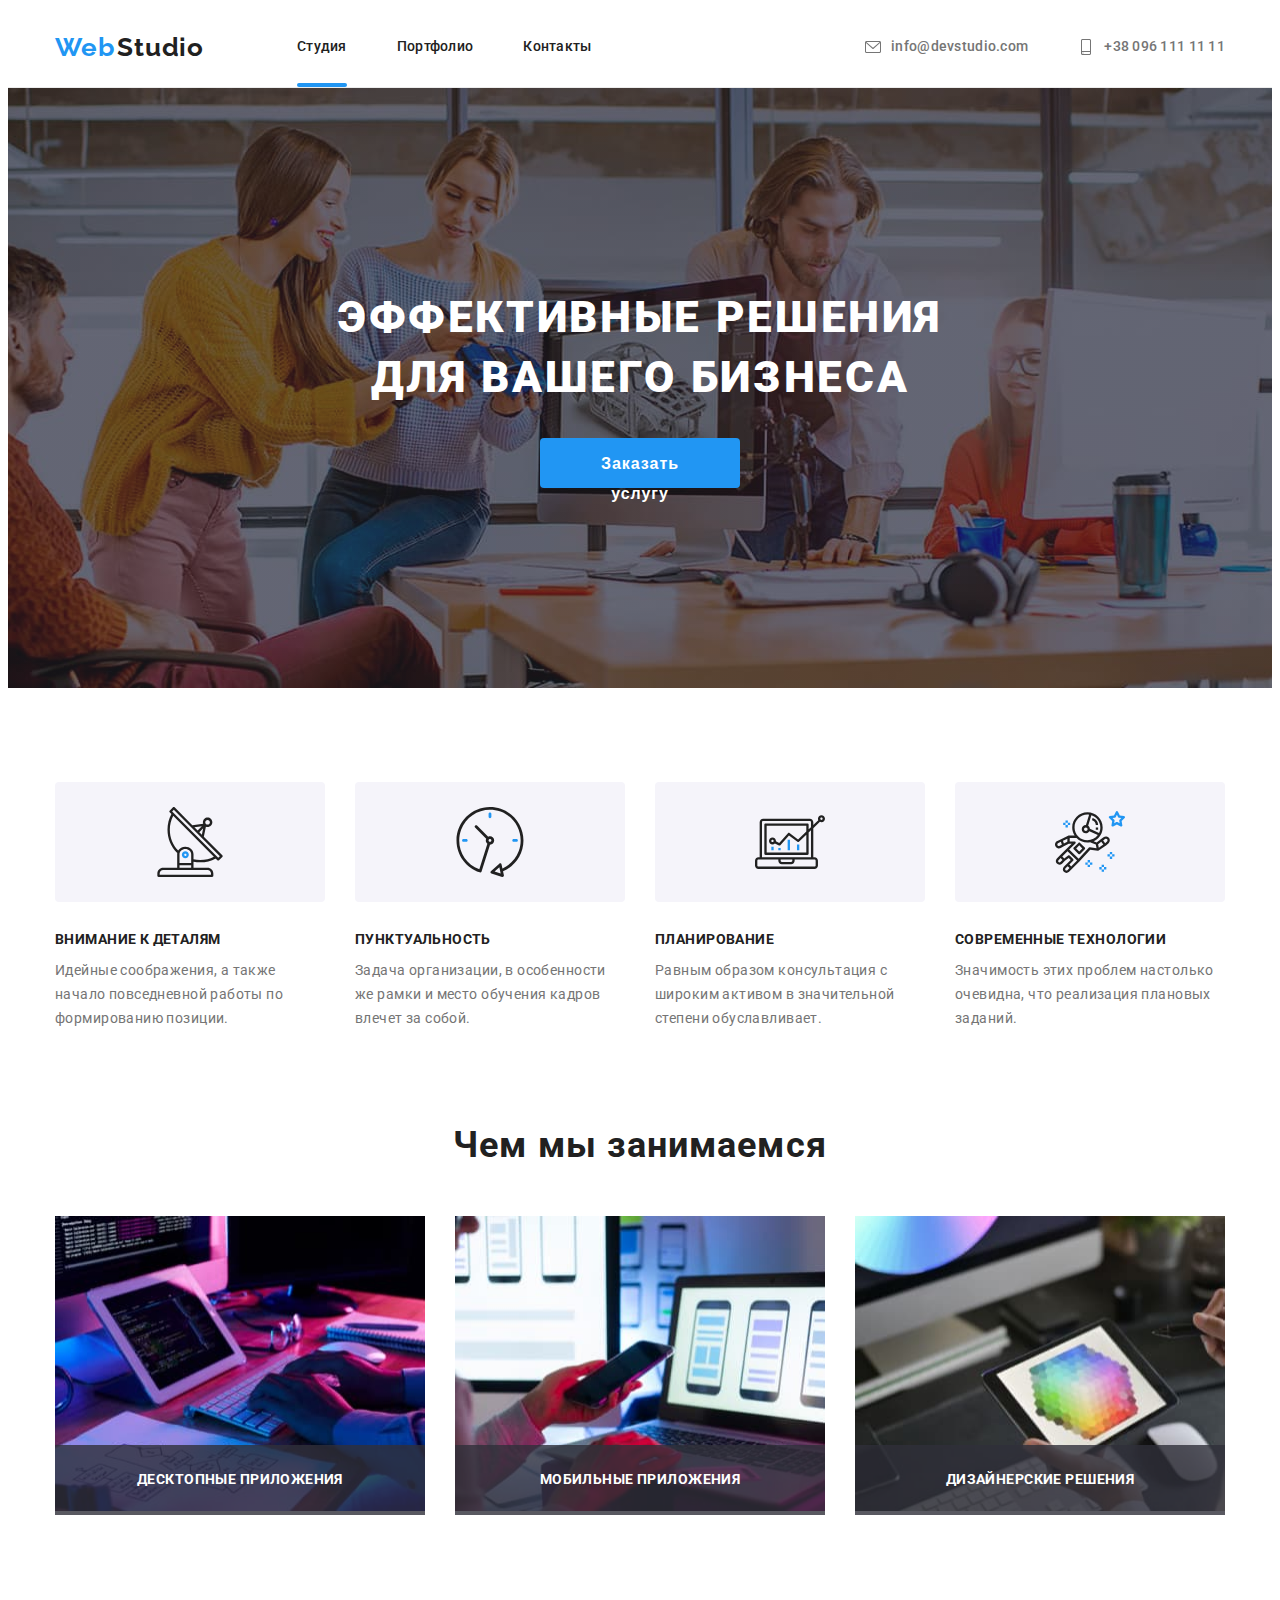
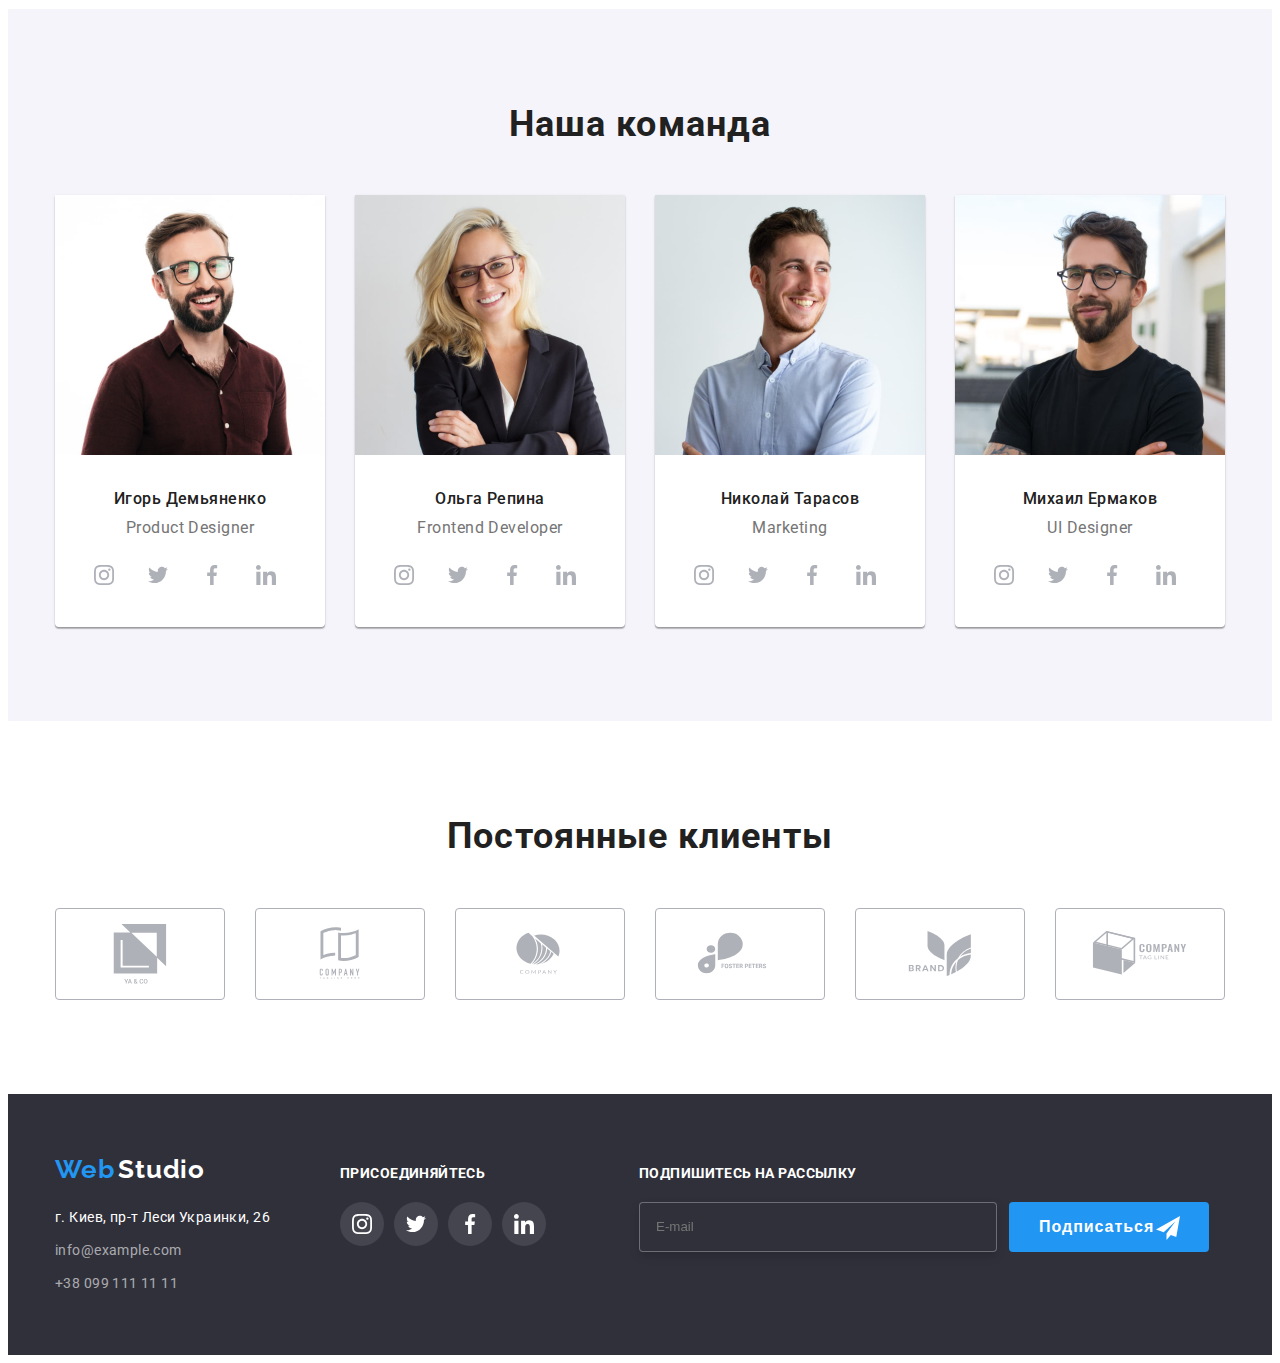
==== commit a73ce3c2: "bem" ====
--- a/index.html
+++ b/index.html
@@ -15,12 +15,12 @@
     integrity="sha512-wpPYUAdjBVSE4KJnH1VR1HeZfpl1ub8YT/NKx4PuQ5NmX2tKuGu6U/JRp5y+Y8XG2tV+wKQpNHVUX03MfMFn9Q==" 
     crossorigin="anonymous" referrerpolicy="no-referrer" />
     <!-- css -->
-    <link rel="stylesheet" href="./css/styles.css">
+    <link rel="stylesheet" href="./css/main.min.css">
 </head>
 <body class="body">
     <header>
         <div class="container">
-            <div class="header header-inner">
+            <div class="header header__inner">
                 <div  class="menu">
                 <!-- Верхняя линия Главная-->
                 <a href="./index.html" class="logo">
@@ -30,20 +30,20 @@
                 
                     <ul class="menu__nav">
                         <li class="menu__item">
-                            <a class="menu__link imhere" href="#">Студия</a>
+                            <a class="header-menu__link menu__link imhere" href="#">Студия</a>
                         </li>
                         <li class="menu__item">
-                            <a class="menu__link" href="./portfolio.html">Портфолио</a>
+                            <a class="header-menu__link menu__link" href="./portfolio.html">Портфолио</a>
                         </li>
                         <li class="menu__item">
-                            <a class="menu__link" href="#">Контакты</a>
+                            <a class="header-menu__link menu__link" href="#">Контакты</a>
                         </li>
                     </ul>
                 </div>
                 <div>
                     <ul class="adr">
                         <li class="adr__item">
-                            <a class="adr__link" href="mailto:info@devstudio.com">
+                            <a class="header-adr__link adr__link" href="mailto:info@devstudio.com">
                                 <svg class="adr__icon">
                                     <use href="./images/icons.svg#envelope" aria-hidden="true"></use>
                                 </svg>
@@ -52,7 +52,7 @@
                         </li>
                         <li class="adr__item">
                                
-                            <a class="adr__link" href="tel:+380961111111">
+                            <a class="header-adr__link adr__link" href="tel:+380961111111">
                                  <svg class="adr__icon">
                                     <use href="./images/icons.svg#smartphone" aria-hidden="true"></use>
                                 </svg>
@@ -79,7 +79,7 @@
             <div class="container">
                 <!-- О нас -->
                 <!-- <h2>Наши преимущества</h2> -->
-                <ul class="benefits-inner">
+                <ul class="benefits__inner">
                     <li class="benefits__list">
                         <div class="benefits__img">
                             <svg class="benefits__icon">
@@ -148,151 +148,151 @@
         </section>
         <section class="team">
             <div class="container">
-                <h2 class="big-title title team__title">Наша команда</h2>
+                <h2 class="big-title title">Наша команда</h2>
                 <!-- Team's fotos -->
-                <ul class="team-inner">
-                    <li class="team-list">
+                <ul class="team__inner">
+                    <li class="team__item">
                         <img 
                         src="./images/igor.jpg" alt="product designer" width="270" height="260"
                         />
-                        <h3 class="team-title title">Игорь Демьяненко</h3>
-                        <p class="team-text">Product Designer</p>
-                        <ul class="social-list">
-                            <li class="social-item">
-                                <button class="social-button">
-                                    <svg class="social-icon">
+                        <h3 class="team__title title">Игорь Демьяненко</h3>
+                        <p class="team__text">Product Designer</p>
+                        <ul class="social">
+                            <li class="social__item">
+                                <button class="social__button">
+                                    <svg class="social__icon">
                                         <use href="./images/icons.svg#instagram"></use>
                                     </svg>
                                 </button>
                             </li>
-                            <li class="social-item">
-                                <button class="social-button">
-                                    <svg class="social-icon">
+                            <li class="social__item">
+                                <button class="social__button">
+                                    <svg class="social__icon">
                                         <use href="./images/icons.svg#twitter"></use>
                                     </svg>
                                 </button>
                             </li>
-                            <li class="social-item">
-                                <button class="social-button">
-                                    <svg class="social-icon">
+                            <li class="social__item">
+                                <button class="social__button">
+                                    <svg class="social__icon">
                                         <use href="./images/icons.svg#facebook"></use>
                                     </svg>
                                 </button>
                             </li>
-                            <li class="social-item">
-                                <button class="social-button">
-                                    <svg class="social-icon">
+                            <li class="social__item">
+                                <button class="social__button">
+                                    <svg class="social__icon">
                                         <use href="./images/icons.svg#linkedin"></use>
                                     </svg>
                                 </button>
                             </li>
                         </ul>
                     </li>
-                    <li class="team-list">
+                    <li class="team__item">
                         <img 
                         src="./images/olga.jpg" alt="frontend developer" width="270" height="260"
                         />
-                        <h3 class="team-title title">Ольга Репина</h3>
-                        <p class="team-text">Frontend Developer</p>
-                        <ul class="social-list">
-                            <li class="social-item">
-                                <button class="social-button">
-                                    <svg class="social-icon">
+                        <h3 class="team__title title">Ольга Репина</h3>
+                        <p class="team__text">Frontend Developer</p>
+                        <ul class="social">
+                            <li class="social__item">
+                                <button class="social__button">
+                                    <svg class="social__icon">
                                         <use href="./images/icons.svg#instagram"></use>
                                     </svg>
                                 </button>
                             </li>
-                            <li class="social-item">
-                                <button class="social-button">
-                                    <svg class="social-icon">
+                            <li class="social__item">
+                                <button class="social__button">
+                                    <svg class="social__icon">
                                         <use href="./images/icons.svg#twitter"></use>
                                     </svg>
                                 </button>
                             </li>
-                            <li class="social-item">
-                                <button class="social-button">
-                                    <svg class="social-icon">
+                            <li class="social__item">
+                                <button class="social__button">
+                                    <svg class="social__icon">
                                         <use href="./images/icons.svg#facebook"></use>
                                     </svg>
                                 </button>
                             </li>
-                            <li class="social-item">
-                                <button class="social-button">
-                                    <svg class="social-icon">
+                            <li class="social__item">
+                                <button class="social__button">
+                                    <svg class="social__icon">
                                         <use href="./images/icons.svg#linkedin"></use>
                                     </svg>
                                 </button>
                             </li>
                         </ul>
                     </li>
-                    <li class="team-list">
+                    <li class="team__item">
                         <img 
                             src="./images/nikolay.jpg" alt="marketing" width="270" height="260"
                         />
-                        <h3 class="team-title title">Николай Тарасов</h3>
-                        <p class="team-text">Marketing</p>
-                        <ul  class="social-list">
-                            <li class="social-item">
-                                <button class="social-button">
-                                    <svg class="social-icon">
+                        <h3 class="team__title title">Николай Тарасов</h3>
+                        <p class="team__text">Marketing</p>
+                        <ul  class="social">
+                            <li class="social__item">
+                                <button class="social__button">
+                                    <svg class="social__icon">
                                         <use href="./images/icons.svg#instagram"></use>
                                     </svg>
                                 </button>
                             </li>
-                            <li class="social-item">
-                                <button class="social-button">
-                                    <svg class="social-icon">
+                            <li class="social__item">
+                                <button class="social__button">
+                                    <svg class="social__icon">
                                         <use href="./images/icons.svg#twitter"></use>
                                     </svg>
                                 </button>
                             </li>
-                            <li class="social-item">
-                                <button class="social-button">
-                                    <svg class="social-icon">
+                            <li class="social__item">
+                                <button class="social__button">
+                                    <svg class="social__icon">
                                         <use href="./images/icons.svg#facebook"></use>
                                     </svg>
                                 </button>
                             </li>
-                            <li class="social-item">
-                                <button class="social-button">
-                                    <svg class="social-icon">
+                            <li class="social__item">
+                                <button class="social__button">
+                                    <svg class="social__icon">
                                         <use href="./images/icons.svg#linkedin"></use>
                                     </svg>
                                 </button>
                             </li>
                         </ul>
                     </li>
-                    <li class="team-list">
+                    <li class="team__item">
                         <img
                         src="./images/michail.jpg" alt="ui designer" width="270" height="260"
                         />
-                        <h3 class="team-title title">Михаил Ермаков</h3>
-                        <p class="team-text">UI Designer</p>
-                        <ul class="social-list">
-                            <li class="social-item">
-                                <button class="social-button">
-                                    <svg class="social-icon">
+                        <h3 class="team__title title">Михаил Ермаков</h3>
+                        <p class="team__text">UI Designer</p>
+                        <ul class="social">
+                            <li class="social__item">
+                                <button class="social__button">
+                                    <svg class="social__icon">
                                         <use href="./images/icons.svg#instagram"></use>
                                     </svg>
                                 </button>
                             </li>
-                            <li class="social-item">
-                                <button class="social-button">
-                                    <svg class="social-icon">
+                            <li class="social__item">
+                                <button class="social__button">
+                                    <svg class="social__icon">
                                         <use href="./images/icons.svg#twitter"></use>
                                     </svg>
                                 </button>
                             </li>
-                            <li class="social-item">
-                                <button class="social-button">
-                                    <svg class="social-icon">
+                            <li class="social__item">
+                                <button class="social__button">
+                                    <svg class="social__icon">
                                         <use href="./images/icons.svg#facebook"></use>
                                     </svg>
                                 </button>
                             </li>
-                            <li class="social-item">
-                                <button class="social-button">
-                                    <svg class="social-icon">
+                            <li class="social__item">
+                                <button class="social__button">
+                                    <svg class="social__icon">
                                         <use href="./images/icons.svg#linkedin"></use>
                                     </svg>
                                 </button>
@@ -304,46 +304,46 @@
         </section>
         <section class="clients">
             <div class="container">
-                <h2 class="big-title title client-title">Постоянные клиенты</h2>
-                <ul class="clients-inner">
-                    <li class="client-box">
-                        <a class="client-web" href="#">
-                            <svg class="client-icon">
+                <h2 class="big-title title">Постоянные клиенты</h2>
+                <ul class="clients__inner">
+                    <li>
+                        <a class="client__web" href="#">
+                            <svg class="client__icon">
                                  <use href="./images/icons.svg#union"></use>
                             </svg>
                         </a>
                     </li>
-                    <li class="client-box">
-                        <a class="client-web" href="#">
-                            <svg class="client-icon">
+                    <li>
+                        <a class="client__web" href="#">
+                            <svg class="client__icon">
                                 <use href="./images/icons.svg#logo5"></use>
                             </svg>
                         </a>
                     </li>
-                    <li class="client-box">
-                        <a class="client-web" href="#">
-                            <svg class="client-icon">
+                    <li>
+                        <a class="client__web" href="#">
+                            <svg class="client__icon">
                                 <use href="./images/icons.svg#logo1"></use>
                             </svg>
                         </a>
                     </li>
-                    <li class="client-box">
-                        <a class="client-web" href="#">
-                            <svg class="client-icon">
+                    <li>
+                        <a class="client__web" href="#">
+                            <svg class="client__icon">
                                 <use href="./images/icons.svg#logo2"></use>
                             </svg>
                         </a>
                     </li>
-                    <li class="client-box">
-                        <a class="client-web" href="#">
-                            <svg class="client-icon">
+                    <li>
+                        <a class="client__web" href="#">
+                            <svg class="client__icon">
                                 <use href="./images/icons.svg#logo3"></use>
                             </svg>
                         </a>
                     </li>
-                    <li class="client-box">
-                        <a class="client-web" href="#">
-                            <svg class="client-icon">
+                    <li>
+                        <a class="client__web" href="#">
+                            <svg class="client__icon">
                                 <use href="./images/icons.svg#logo4"></use>
                             </svg>
                         </a>
@@ -355,55 +355,55 @@
     <footer class="footer">
         <div class="container footer-section">
             <!-- Нижняя линия -->
-            <div>
-                <div>
+            <div class="address">
+                <div class="logo-footer">
                     <a href="./index.html">
-                        <span class="logo-first">Web</span>
-                        <span class="logo-white">Studio</span>
+                        <span class="logo__first">Web</span>
+                        <span class="logo__white">Studio</span>
                     </a> 
                 </div>
                 <address>
                     <ul>
-                        <li class="address-li">
-                            <a class="address-text" href="">г. Киев, пр-т Леси Украинки, 26</a>
-                        </li>
-                        <li  class="address-li">
-                            <a class="address-link" href="mailto:info@example.com">info@example.com</a>
-                        </li>
-                        <li class="address-li">
-                            <a class="address-link" href="tel:+380991111111">+38 099 111 11 11</a>
+                        <li class="address__li">
+                            <a class="address__text" href="">г. Киев, пр-т Леси Украинки, 26</a>
+                        </li>
+                        <li  class="address__li">
+                            <a class="address__link" href="mailto:info@example.com">info@example.com</a>
+                        </li>
+                        <li class="address__li">
+                            <a class="address__link" href="tel:+380991111111">+38 099 111 11 11</a>
                         </li>
                     </ul>
                 </address>
             </div>
             <!-- Присоединяйтесь -->
             <div class="come-on">
-                <h4 class="come-on-title">Присоединяйтесь</h4>
-                <ul class="come-on-list">
-                    <li class="come-on-box">
-                        <button class="come-on-button">
-                            <svg class="come-on-icon">
+                <h4 class="come-on__title">Присоединяйтесь</h4>
+                <ul class="come-on__list">
+                    <li class="come-on__box">
+                        <button class="come-on__button">
+                            <svg class="come-on__icon">
                                 <use href="./images/icons.svg#instagram"></use>
                             </svg>
                         </button>
                     </li>
-                    <li class="come-on-box">
-                        <button class="come-on-button">
-                            <svg class="come-on-icon">
+                    <li class="come-on__box">
+                        <button class="come-on__button">
+                            <svg class="come-on__icon">
                                 <use href="./images/icons.svg#twitter"></use>
                             </svg>
                         </button>
                     </li>
-                    <li class="come-on-box">
-                        <button class="come-on-button">
-                            <svg class="come-on-icon">
+                    <li class="come-on__box">
+                        <button class="come-on__button">
+                            <svg class="come-on__icon">
                                 <use href="./images/icons.svg#facebook"></use>
                             </svg>
                         </button>
                     </li>
-                    <li class="come-on-box">
-                        <button class="come-on-button">
-                            <svg class="come-on-icon">
+                    <li class="come-on__box">
+                        <button class="come-on__button">
+                            <svg class="come-on__icon">
                                 <use href="./images/icons.svg#linkedin"></use>
                             </svg>
                         </button>
@@ -412,11 +412,11 @@
             </div>
             <!-- Подписка -->
             <div class="subscription">
-                <h4 class="come-on-title">Подпишитесь на рассылку</h4>
-                <form class="form-footer">
-                    <label class="form-footer-label" for="user-email"></label>
+                <h4 class="subscription__title come-on__title">Подпишитесь на рассылку</h4>
+                <form class="subscription__box">
+                    <label class="subscription__label" for="user-email"></label>
                     <input 
-                        class="form-footer-input"
+                        class="subscription__input"
                         id="user-email"
                         type="email" 
                         name="user-email" 
@@ -424,9 +424,9 @@
                         required
                     >
                     <div class="">
-                        <button class="subscription-button button" type="submit">
+                        <button class="subscription__button button" type="submit">
                             Подписаться
-                            <svg class="subscription-icon" aria-hidden="true">
+                            <svg class="subscription__icon" aria-hidden="true">
                                 <use href="./images/icons.svg#plane"></use>
                             </svg>
                         </button>
@@ -438,88 +438,84 @@
     <!-- Modal window -->
     <div class="backdrop is-hidden" data-modal>
         <div class="modal">
-            <button class="modal-close-button" type="button" data-modal-close>
-                <svg class="close-black-icon">
+            <button class="modal-close-button close-button" type="button" data-modal-close>
+                <svg class="close-button__icon">
                     <use href="./images/icons.svg#close-black"></use>
                 </svg>
             </button>
-            <div class="modal-inner">
-                <h4 class="modal-title">Оставьте свои данные, мы вам перезвоним</h4>
+            <div class="modal__inner">
+                <h4 class="modal__title">Оставьте свои данные, мы вам перезвоним</h4>
                 <form>
-                    
-                        <div class="form-field">
-                            <label class="form-field-label" for="modal-user-name">Имя</label>
-                            <div class="place-icon">
-                                <input
-                                    class="form-field-input"
-                                    id="modal-user-name"
-                                    type="text"
-                                    name="modal-user-name"
-                                    pattern="^[а-аЯ-Я]+\s[а-аЯ-Я]+$"
-                                    required
-                                    autofocus
-                                >
-                                <svg class="form-field-icon" aria-hidden="true">
-                                    <use href="./images/icons.svg#man"></use>
-                                </svg>
-                            </div>
-                           
-                        </div>
-                        <div class="form-field">
-                            <label class="form-field-label" for="modal-user-phone">Телефон</label>
-                            <div class="place-icon">
-                                <input class="form-field-input" id="modal-user-phone" type="tel" name="modal-user-phone">
-                                <svg class="form-field-icon" aria-hidden="true">
-                                    <use href="./images/icons.svg#phone"></use>
-                                </svg>
-                            </div>
-                        </div>
-                        <div class="form-field">
-                            <label class="form-field-label" for="modal-user-email">Почта</label>
-                            <div class="place-icon">
-                                <input class="form-field-input" id="modal-user-email" type="email" name="modal-user-email">
-                                <svg class="form-field-icon" aria-hidden="true">
-                                    <use href="./images/icons.svg#letter"></use>
-                                </svg>
-                            </div>
-                        </div>
-                    
-                        <div>
-                            <label class="form-field-label form-comment" for="user-comment">Комментарий</label>
-                                <textarea 
-                                    class="form-field-input form-field-textarea" 
-                                    id="user-comment" 
-                                    maxlength="1000"
-                                    name="user-comment"
-                                    placeholder="Введите текст"
-                                >
-                            </textarea>
-                        </div>
-                    
-                    <fieldset class="checkbox-agreement">
-                        <div class="checkbox">
-                            <div class="checkbox-control">
+                    <div class="form-field">
+                        <label class="form-field__label" for="modal-user-name">Имя</label>
+                        <div class="form-field__place">
+                            <input
+                                class="form-field__input"
+                                id="modal-user-name"
+                                type="text"
+                                name="modal-user-name"
+                                pattern="^[а-аЯ-Я]+\s[а-аЯ-Я]+$"
+                                required
+                                autofocus
+                            >
+                            <svg class="form-field__icon" aria-hidden="true">
+                                <use href="./images/icons.svg#man"></use>
+                            </svg>
+                        </div>
+                    </div>
+                    <div class="form-field">
+                        <label class="form-field__label" for="modal-user-phone">Телефон</label>
+                        <div class="form-field__place">
+                            <input class="form-field__input" id="modal-user-phone" type="tel" name="modal-user-phone">
+                            <svg class="form-field__icon" aria-hidden="true">
+                                <use href="./images/icons.svg#phone"></use>
+                            </svg>
+                        </div>
+                    </div>
+                    <div class="form-field">
+                        <label class="form-field__label" for="modal-user-email">Почта</label>
+                        <div class="form-field__place">
+                            <input class="form-field__input" id="modal-user-email" type="email" name="modal-user-email">
+                            <svg class="form-field__icon" aria-hidden="true">
+                                <use href="./images/icons.svg#letter"></use>
+                            </svg>
+                        </div>
+                    </div>
+                    <div>
+                        <label class="form-field__label form-comment" for="user-comment">Комментарий</label>
+                            <textarea 
+                                class="form-field__input form-field__textarea" 
+                                id="user-comment" 
+                                maxlength="1000"
+                                name="user-comment"
+                                placeholder="Введите текст"
+                            >
+                        </textarea>
+                    </div>
+                    <fieldset>
+                        <div class="checkbox checkbox__agreement">
+                            <div class="checkbox__control">
                                 <input 
-                                    class="checkbox-input visually-hidden" 
+                                    class="checkbox__input visually-hidden" 
                                     id="agreement"
                                     type="checkbox"
                                     name="agreement"
                                 >
-                                <svg class="checkbox-box-icon" aria-hidden="true">
+                                <svg class="checkbox__box-icon" aria-hidden="true">
                                      <use href="./images/icons.svg#box"></use>
                                 </svg>
-                                <svg class="checkbox-icon" aria-hidden="true">
+                                <svg class="checkbox__icon" aria-hidden="true">
                                     <use href="./images/icons.svg#checkmark"></use>
                                 </svg>
                             </div>
                             
-                            <label class="checkbox-label" for="agreement">
+                            <label class="checkbox__label" for="agreement">
                                 Соглашаюсь с рассылкой и принимаю&nbsp;
-                                <a href="#" class="checkbox-text-link"> Условия договора</a>
+                                <a href="#" class="checkbox__text-link"> Условия договора</a>
                             </label>
                         </div>
                     </fieldset>
-                    <div>
+                    <div class="modal-button">
                         <button class="form-field-button button" type="submit">Отправить</button>
                     </div>
                 </form>
--- a/css/main.min.css
+++ b/css/main.min.css
@@ -0,0 +1 @@
+html{box-sizing:border-box}*,*::after,*::before{box-sizing:inherit}:root{--color-back: #2f303a;--color-back-button: #f5f4fA;--color-accent0: #fff;--color-accent1: #212121;--color-accent2: #757575;--color-accent3: rgba(255, 255, 255, 0.6);--color-background1: #e5e5e5;--color-clients: #afb1b8;--color-border-modal: rgba(33, 33, 33, 0.2);--color-link: #2196F3;--color-link-modal: #188ce8;--font-family: "Roboto", sans-serif;--font-second: "Raleway", sans-serif}body{background-color:var(--color-accent0);font-family:var(--font-family);font-weight:400;font-style:normal}button{cursor:pointer}a{text-decoration:none}p{margin:0}h1,h2,h3,h4,h5,h6{margin:0px}header{font-weight:500;font-size:14px;line-height:1.14}ul{list-style:none;margin:0;padding:0}fieldset,label,input,textarea{margin:0;padding:0;border:0}.container{width:100%;max-width:1200px;padding:0 15px;margin:0 auto}.header__inner{display:flex;justify-content:space-between;align-items:center;align-content:center}header{border-bottom:1px solid #ececec;padding-top:24px;padding-bottom:24px;height:80px}.logo__black,.logo__white,.logo__first{font-family:var(--font-second);font-weight:700;font-size:26px;line-height:1.19;letter-spacing:.03em}.logo__black{color:var(--color-accent1)}.logo__white{color:var(--color-accent0)}.logo__first{color:var(--color-link)}.logo{margin-right:93px;align-items:center}.menu{display:flex;justify-content:flex-start}.menu__nav{display:flex;justify-content:flex-start;padding:0;align-items:center}.menu__item{display:flex;position:relative;margin-right:50px;align-items:center}.imhere::after{content:"";position:absolute;left:0;bottom:-32px;width:100%;height:4px;border-radius:2px;background-color:var(--color-link)}.header-menu__link{color:var(--color-accent1);text-decoration:none;letter-spacing:.02em;transition-property:color;transition-duration:250ms;transition-timing-function:cubic-bezier(0.4, 0, 0.2, 1)}.adr{display:flex}.adr__item{margin-left:50px;align-items:center}.adr__link{display:flex;color:var(--color-accent2);text-decoration:none;letter-spacing:.02em;transition-property:color;transition-duration:250ms;transition-timing-function:cubic-bezier(0.4, 0, 0.2, 1)}.adr__icon{width:16px;height:16px;fill:var(--color-accent2);margin-right:10px;transition-property:fill;transition-duration:250ms;transition-timing-function:cubic-bezier(0.4, 0, 0.2, 1)}.menu__link:hover,.adr__link:hover,.address__text:hover,.address__link:hover{color:var(--color-link)}.adr__link:hover .adr-icon,.adr__link:focus .adr-icon{fill:var(--color-link)}.menu__link:focus,.adr__link:focus,.address__text:focus,.address__link:focus{color:var(--color-link)}section{padding:94px 0}.title{color:var(--color-accent1)}.big-title{font-weight:700;font-size:36px;line-height:1.17;text-align:center;letter-spacing:.03em;margin-bottom:50px}.hero,.footer{background-color:var(--color-back)}.hero{background-color:var(--color-back);text-align:center;padding-top:200px;padding-bottom:200px}.overlay{margin-left:auto;margin-right:auto;height:600px;max-width:1600px;background-repeat:no-repeat;background-size:cover;background-position:center;background-image:linear-gradient(rgba(47, 48, 58, 0.4), rgba(47, 48, 58, 0.4)),url("../images/head.jpg")}.hero__title{font-weight:900;font-size:44px;line-height:1.36;letter-spacing:.06em;color:var(--color-accent0);text-align:center;text-transform:uppercase;width:696px;margin-left:auto;margin-right:auto}.button{color:var(--color-accent0);background-color:var(--color-link);border:1px solid rgba(0,0,0,0);border-radius:4px;font-weight:700;font-size:16px;line-height:1.88;letter-spacing:.06em}.hero__button{padding:10px 30px;margin-top:30px;box-shadow:none;transition-property:box-shadow;transition-duration:250ms;transition-timing-function:cubic-bezier(0.4, 0, 0.2, 1)}.hero__button:hover,.hero__button:focus{box-shadow:0px 4px 4px var(--color-link)}.benefits__inner{display:flex;justify-content:space-between}.benefits__list{margin-right:30px;width:270px}.benefits__list:last-child{margin-right:0}.benefits__title{font-weight:700;font-size:14px;line-height:1.14;text-transform:uppercase;letter-spacing:.03em;margin-bottom:10px;margin-top:30px}.benefits__text{font-size:14px;line-height:1.72;letter-spacing:.03em}.benefits__text,.team__text,.portfolio__text{color:var(--color-accent2)}.benefits__icon{width:70px;height:70px;fill:var(--color-accent1)}.benefits__img{display:flex;width:270px;height:120px;align-items:center;justify-content:center;border-radius:4px;background-color:var(--color-back-button)}.about{padding-top:0}.about__inner{display:flex;justify-content:space-between}.about__list{margin-right:30px}.about__list:last-child{margin-right:0}.about__item{position:relative}.about__text{display:block;position:absolute;left:0;bottom:0;width:100%;padding-top:27px;padding-bottom:27px;background-color:rgba(47,48,58,.8);font-family:var(--font-family);font-weight:700;text-transform:uppercase;font-size:14px;line-height:1.14;text-align:center;letter-spacing:.03em;color:var(--color-accent0)}.team{background-color:var(--color-back-button)}.team__inner{display:flex;justify-content:space-between}.team__title{font-weight:500;font-size:16px;line-height:1.19;letter-spacing:.03em;margin-top:30px;margin-bottom:10px}.team__item{margin-right:30px;padding-bottom:30px;box-shadow:0px 1px 3px rgba(0,0,0,.12),0px 1px 1px rgba(0,0,0,.14),0px 2px 1px rgba(0,0,0,.2);border-radius:0px 0px 4px 4px;background-color:var(--color-accent0)}.team__item:last-child{margin-right:0}.team__text{font-size:16px;line-height:1.19;letter-spacing:.03em;margin-bottom:16px}.team__text,.team__title{text-align:center}.social{display:flex;justify-content:center}.social__icon{width:20px;height:20px;fill:var(--color-clients);transition-property:fill;transition-duration:250ms;transition-timing-function:cubic-bezier(0.4, 0, 0.2, 1)}.social__button{padding:0;border:0;background-color:var(--color-accent0);border-radius:50%;width:44px;height:44px;display:flex;align-items:center;justify-content:center;transition-property:background-color;transition-duration:250ms;transition-timing-function:cubic-bezier(0.4, 0, 0.2, 1)}.social__item{margin-right:10px}.social__button:last-child{margin-right:0}.social__button:hover,.social__button:focus{background-color:var(--color-link)}.social__button:hover .social__icon,.social__button:focus .social__icon{fill:var(--color-accent0)}.clients__inner{display:flex;gap:30px;justify-content:space-between}.client__icon{width:106px;height:60px;fill:var(--color-clients);transition-property:fill;transition-duration:250ms;transition-timing-function:cubic-bezier(0.4, 0, 0.2, 1)}.client__web{box-sizing:border-box;display:flex;width:170px;height:92px;align-items:center;justify-content:center;border-radius:4px;border:1px solid var(--color-clients);transition-property:border;transition-duration:250ms;transition-timing-function:cubic-bezier(0.4, 0, 0.2, 1)}.client__web:hover,.client__web:focus{cursor:pointer;border:1px solid var(--color-link)}.client__web:hover .client__icon,.client__web:focus .client__icon{fill:var(--color-link)}.footer{padding-top:60px;padding-bottom:60px}address{margin-top:20px}.address__li{margin-top:9px}.address__text,.address__link{font-size:14px;line-height:1.72;letter-spacing:.03em;text-decoration:none;font-style:normal}.address__text{color:var(--color-accent0);transition-property:color;transition-duration:250ms;transition-timing-function:cubic-bezier(0.4, 0, 0.2, 1)}.address__link{color:var(--color-accent3);transition-property:color;transition-duration:250ms;transition-timing-function:cubic-bezier(0.4, 0, 0.2, 1)}.footer-section{display:flex}.come-on{margin-left:70px}.come-on__title{text-transform:uppercase;color:var(--color-accent0);font-size:14px;line-height:1.14;letter-spacing:.03em;margin-bottom:20px;margin-top:12px}.come-on__list{display:flex}.come-on__icon{width:20px;height:20px;fill:var(--color-accent0)}.come-on__button{padding:0;border:0;background-color:rgba(255,255,255,.1);border-radius:50%;width:44px;height:44px;display:flex;align-items:center;justify-content:center;transition-property:background-color,fill;transition-duration:250ms;transition-timing-function:cubic-bezier(0.4, 0, 0.2, 1)}.come-on__box{margin-right:10px}.come-on__box:last-child{margin-right:0}.come-on__button:hover,.come-on__button:focus{background-color:var(--color-link)}.come-on__button:hover .come-on__icon,.come-on__button:focus .come-on__icon{fill:var(--color-accent0)}.subscription{margin-left:93px}.subscription__box{display:flex}.subscription__input{width:358px;height:50px;background-color:var(--color-back);border:1px solid rgba(255,255,255,.3);filter:drop-shadow(0px 4px 4px rgba(0, 0, 0, 0.15));border-radius:4px;padding:15px 0 15px 16px;margin-right:12px;color:var(--color-accent0)}.subscription__box .placeholder{line-height:1.25;align-items:center;letter-spacing:.03em;color:var(--color-accent3)}.subscription__icon{position:absolute;width:24px;height:24px;fill:var(--color-accent0);top:0;right:0;margin:13px 28px 13px 10px}.subscription__button{display:flex;position:relative;left:0;width:200px;height:50px;padding:10px 0 10px 29px;color:var(--color-accent0);background-color:var(--color-link);border:1px solid rgba(0,0,0,0);border-radius:4px;font-weight:700;font-size:16px;line-height:1.88;letter-spacing:.06em;align-items:center;text-align:center;box-shadow:none;transition-property:box-shadow;transition-duration:250ms;transition-timing-function:cubic-bezier(0.4, 0, 0.2, 1)}.subscription__button:hover,.subscription__button:focus{box-shadow:0px 4px 4px rgba(0,0,0,.15)}.button-set__head{display:flex;flex-direction:row;justify-content:center;margin-bottom:50px}.button-set__list{margin-right:8px}.button-set__list:last-child{margin-right:0}.button-set__item{font-family:var(--font-family);font-weight:500;font-size:16px;line-height:1.63;letter-spacing:.03em;padding:6px 22px;color:var(--color-accent1);background-color:var(--color-back-button);border:1px solid rgba(0,0,0,0);border-radius:4px;transition-property:background-color,color;transition-duration:250ms;transition-timing-function:cubic-bezier(0.4, 0, 0.2, 1)}.button-set__item:hover,.button-set__item:focus{color:var(--color-accent0);background-color:var(--color-link);box-shadow:0px 3px 1px rgba(0,0,0,.1),0px 1px 2px rgba(0,0,0,.08),0px 2px 2px rgba(0,0,0,.12)}.portfolio__inner{display:flex;flex-wrap:wrap;justify-content:space-between}.portfolio__list{margin-right:30px;margin-bottom:30px;transition-property:box-shadow;transition-duration:250ms;transition-timing-function:cubic-bezier(0.4, 0, 0.2, 1)}.portfolio__list:hover,.portfolio__list:focus{box-shadow:0px 1px 1px rgba(0,0,0,.12),0px 4px 4px rgba(0,0,0,.06),1px 4px 6px rgba(0,0,0,.16)}.portfolio__list:nth-child(3n){margin-right:0}.portfolio__list:nth-last-child(-n+3){margin-bottom:0}.portfolio__img{display:block;max-width:100%;height:auto}.portfolio__title{color:var(--color-accent1);font-weight:700;font-size:18px;line-height:2;letter-spacing:.06em;margin-bottom:4px}.portfolio__text{font-size:16px;line-height:1.88;letter-spacing:.03em}.portfolio__box{box-sizing:border-box;border:1px solid #eee;padding-bottom:20px;padding-top:20px;padding-left:24px;padding-right:24px}.portfolio__description{font-family:var(--font-family);font-size:18px;line-height:1.56;letter-spacing:.03em;color:var(--color-accent0);background-color:rgba(33,150,243,.9);padding:63px 24px;align-items:center;align-content:center}.portfolio__item{display:flex;position:relative;overflow:hidden}.portfolio__overlay{display:flex;position:absolute;top:0;left:0;width:100%;height:100%;transform:translateY(100%);transition:transform 250ms cubic-bezier(0.4, 0, 0.2, 1)}.portfolio__card:hover,.portfolio__card:focus{cursor:pointer}.portfolio__card:hover .portfolio__overlay,.portfolio__card:focus .portfolio__overlay{transform:translateY(0%)}.backdrop{position:fixed;top:0;left:0;width:100%;height:100%;background-color:rgba(0,0,0,.2);opacity:1;transition:opacity 250ms cubic-bezier(0.4, 0, 0.2, 1)}.backdrop.is-hidden{opacity:0;pointer-events:none}.backdrop.is-hidden .modal{transform:translate(-50%, -50%) scale(1.2)}.close-button{position:absolute;top:8px;right:8px;padding:0;border:1px solid rgba(0,0,0,.1);border-radius:50%;width:30px;height:30px;display:flex;align-items:center;justify-content:center;background-color:var(--color-accent0)}.close-button__icon{width:11px;height:11px;fill:var(--color-accent1);transition-property:fill;transition-duration:250ms;transition-timing-function:cubic-bezier(0.4, 0, 0.2, 1)}.close-button:hover .close-button__icon,.close-button:focus .close-button__icon{fill:var(--color-link)}.modal{position:absolute;top:50%;left:50%;width:528px;min-height:581px;background-color:var(--color-accent0);box-shadow:0px 1px 3px rgba(0,0,0,.12),0px 1px 1px rgba(0,0,0,.14),0px 2px 1px rgba(0,0,0,.2);border-radius:4px;transform:translate(-50%, -50%) scale(1);transition:transform 250ms cubic-bezier(0.4, 0, 0.2, 1)}.modal__inner{padding:40px;outline:none}.modal__title{font-weight:700;font-size:20px;line-height:1.17;text-align:center;margin-bottom:12px}.form-field__label{font-size:12px;line-height:1.17;letter-spacing:.01em;color:var(--color-accent2)}.form-field__input{width:100%;border:1px solid var(--color-border-modal);border-radius:4px;height:40px;padding-left:41px;margin-bottom:10px;transition-property:border;transition-duration:250ms;transition-timing-function:cubic-bezier(0.4, 0, 0.2, 1);outline:none}.form-field__place{display:flex;position:relative;margin-top:4px}.form-field__icon{position:absolute;width:12px;height:12px;left:0;top:15px;margin-left:15px;fill:var(--color-accent1);transition-property:fill;transition-duration:250ms;transition-timing-function:cubic-bezier(0.4, 0, 0.2, 1)}.form-field__input:hover,.form-field__input:focus,.form-field__input:focus-within,.form-field__input:active{fill:var(--color-link);cursor:pointer;border-color:var(--color-link)}.form-field:hover .form-field__icon,.form-field:focus .form-field__icon,.form-field:focus-within .form-field__icon,.form-field:active .form-field__icon{fill:var(--color-link);cursor:pointer}.form-field__place:hover,.form-field__place:focus,.form-field__place:focus-within,.form-field__place:active{border-color:var(--color-link);border-radius:4px;outline:none;cursor:pointer}.form-field__input::-moz-placeholder{font-size:12px;line-height:1.17;letter-spacing:.01em;color:rgba(117,117,117,.5)}.form-field__input:-ms-input-placeholder{font-size:12px;line-height:1.17;letter-spacing:.01em;color:rgba(117,117,117,.5)}.form-field__input::placeholder{font-size:12px;line-height:1.17;letter-spacing:.01em;color:rgba(117,117,117,.5)}.form-field__textarea{height:120px;padding:12px 16px;border:1px solid rgba(33,33,33,.2);border-radius:4px;resize:none;margin-top:4px}.form-field__textarea:hover,.form-field__textarea:focus,.form-field__textarea:focus-within,.form-field__textarea:active{border:1px solid var(--color-link);border-radius:4px;outline:none;cursor:pointer}.checkbox{display:flex;position:relative;align-items:center;justify-content:center}.checkbox__agreement{margin-top:20px}.checkbox__control{display:flex;flex-shrink:0}.checkbox__box-icon{position:absolute;top:4px;left:8px;width:16px;height:15px;border-radius:2px;fill:var(--color-accent1);opacity:1;transition-property:fill;transition-duration:250ms;transition-timing-function:cubic-bezier(0.4, 0, 0.2, 1)}.checkbox__icon{position:absolute;top:12px;left:11px;transform:translateY(-50%);width:11px;height:8px;fill:var(--color-accent0);opacity:1}.checkbox__input{-webkit-appearance:none;-moz-appearance:none;appearance:none;margin:0;position:absolute;top:0;left:8px}.checkbox__input:focus-visible+.checkbox__box-icon{border:1px solid var(--color-link)}.checkbox__input:checked+.checkbox__box-icon{fill:var(--color-link-modal);background-color:var(--color-link-modal)}.checkbox__label{font-size:14px;line-height:1.71;letter-spacing:.03em;color:var(--color-accent2);margin-bottom:30px;margin-left:16px}.checkbox__text-link{color:var(--color-link);text-decoration:underline}.modal-button{display:flex;justify-content:center;align-items:center}.form-field-button{background-color:var(--color-link-modal);width:200px;height:50px;margin:auto;color:var(--color-accent0);box-shadow:none;border-radius:4px;font-weight:700;font-size:16px;line-height:1.88;letter-spacing:.06em;text-align:center;border:solid rgba(0,0,0,0);transition-property:box-shadow;transition-duration:250ms;transition-timing-function:cubic-bezier(0.4, 0, 0.2, 1);outline:none}.form-field-button:hover,.form-field-button:focus{box-shadow:0px 4px 4px rgba(0,0,0,.15)}/*# sourceMappingURL=main.min.css.map */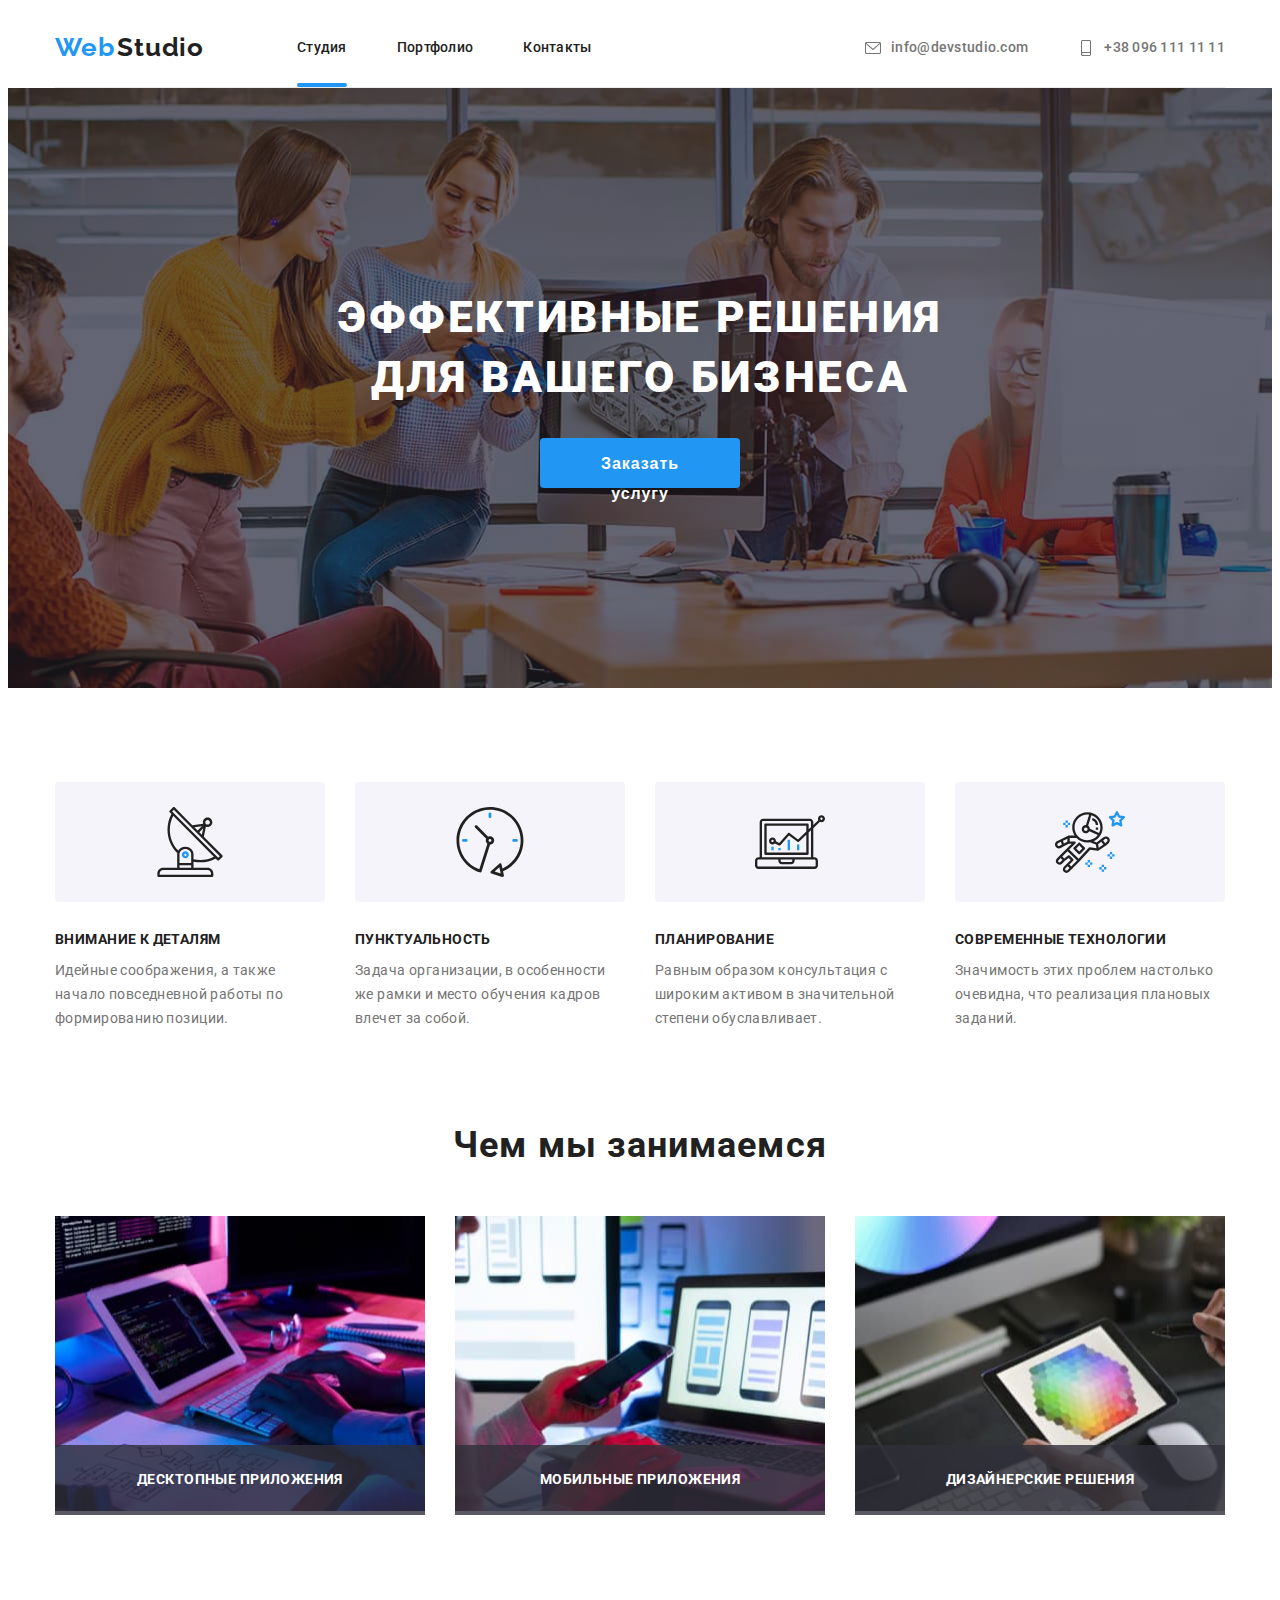
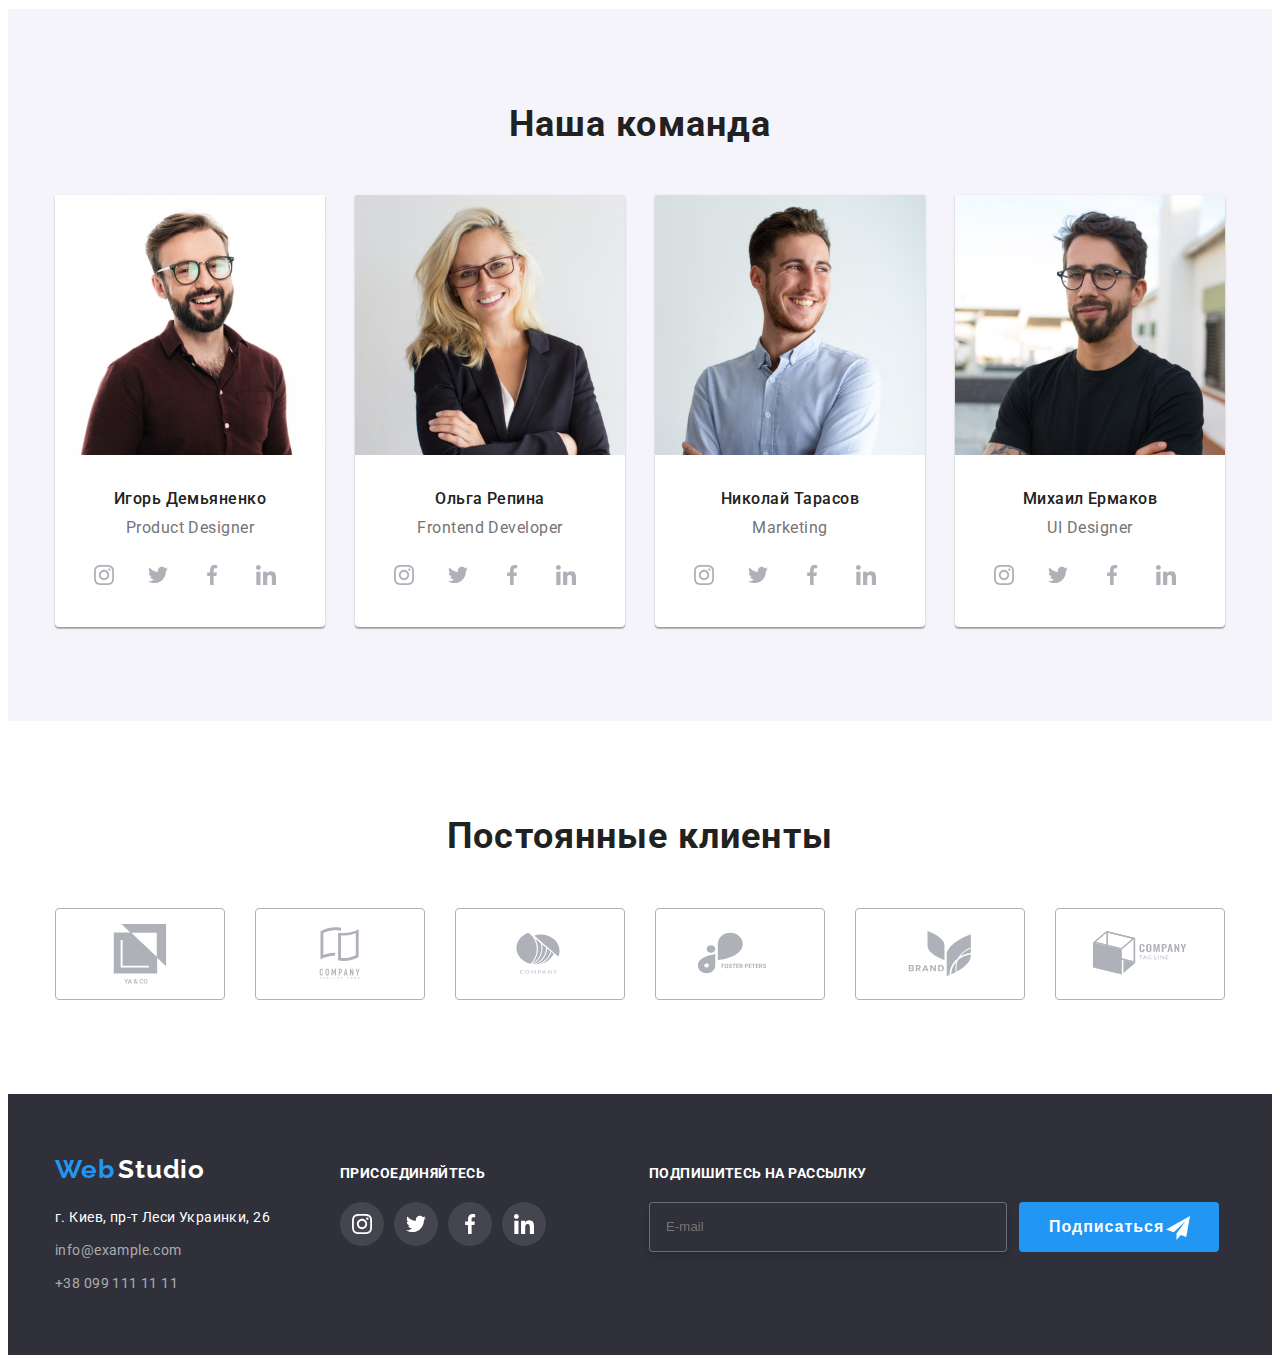
==== commit 7b32e482: "first" ====
--- a/index.html
+++ b/index.html
@@ -23,20 +23,20 @@
             <div class="header header__inner">
                 <div  class="menu">
                 <!-- Верхняя линия Главная-->
-                <a href="./index.html" class="logo">
+                <a href="./index.html" class="header__logo logo">
                     <span class="logo__first">Web</span>
                     <span class="logo__black">Studio</span>
                 </a>
                 
                     <ul class="menu__nav">
                         <li class="menu__item">
-                            <a class="header-menu__link menu__link imhere" href="#">Студия</a>
+                            <a class="menu__link imhere" href="#">Студия</a>
                         </li>
                         <li class="menu__item">
-                            <a class="header-menu__link menu__link" href="./portfolio.html">Портфолио</a>
+                            <a class="menu__link" href="./portfolio.html">Портфолио</a>
                         </li>
                         <li class="menu__item">
-                            <a class="header-menu__link menu__link" href="#">Контакты</a>
+                            <a class="menu__link" href="#">Контакты</a>
                         </li>
                     </ul>
                 </div>
@@ -65,7 +65,7 @@
         </div>
     </header>
     <main>
-        <section class="hero overlay">
+        <section class="hero hero__inner overlay">
             <div class="container">
                 <!-- Шапка -->
                 <h1 class="hero__title">Эффективные решения для вашего бизнеса</h1>
@@ -157,31 +157,31 @@
                         />
                         <h3 class="team__title title">Игорь Демьяненко</h3>
                         <p class="team__text">Product Designer</p>
-                        <ul class="social">
-                            <li class="social__item">
-                                <button class="social__button">
-                                    <svg class="social__icon">
+                        <ul class="social sbl">
+                            <li class="social__item sbl__item">
+                                <button class="social__button sbl__button ">
+                                    <svg class="social__icon sbl__icon">
                                         <use href="./images/icons.svg#instagram"></use>
                                     </svg>
                                 </button>
                             </li>
-                            <li class="social__item">
-                                <button class="social__button">
-                                    <svg class="social__icon">
+                            <li class="social__item sbl__item">
+                                <button class="social__button sbl__button ">
+                                    <svg class="social__icon sbl__icon">
                                         <use href="./images/icons.svg#twitter"></use>
                                     </svg>
                                 </button>
                             </li>
-                            <li class="social__item">
-                                <button class="social__button">
-                                    <svg class="social__icon">
+                            <li class="social__item sbl__item">
+                                <button class="social__button sbl__button ">
+                                    <svg class="social__icon sbl__icon">
                                         <use href="./images/icons.svg#facebook"></use>
                                     </svg>
                                 </button>
                             </li>
-                            <li class="social__item">
-                                <button class="social__button">
-                                    <svg class="social__icon">
+                            <li class="social__item sbl__item">
+                                <button class="social__button sbl__button ">
+                                    <svg class="social__icon sbl__icon">
                                         <use href="./images/icons.svg#linkedin"></use>
                                     </svg>
                                 </button>
@@ -194,31 +194,31 @@
                         />
                         <h3 class="team__title title">Ольга Репина</h3>
                         <p class="team__text">Frontend Developer</p>
-                        <ul class="social">
-                            <li class="social__item">
-                                <button class="social__button">
-                                    <svg class="social__icon">
+                        <ul class="social sbl">
+                            <li class="social__item sbl__item">
+                                <button class="social__button sbl__button ">
+                                    <svg class="social__icon sbl__icon">
                                         <use href="./images/icons.svg#instagram"></use>
                                     </svg>
                                 </button>
                             </li>
-                            <li class="social__item">
-                                <button class="social__button">
-                                    <svg class="social__icon">
+                            <li class="social__item sbl__item">
+                                <button class="social__button sbl__button ">
+                                    <svg class="social__icon sbl__icon">
                                         <use href="./images/icons.svg#twitter"></use>
                                     </svg>
                                 </button>
                             </li>
-                            <li class="social__item">
-                                <button class="social__button">
-                                    <svg class="social__icon">
+                            <li class="social__item sbl__item">
+                                <button class="social__button sbl__button ">
+                                    <svg class="social__icon sbl__icon">
                                         <use href="./images/icons.svg#facebook"></use>
                                     </svg>
                                 </button>
                             </li>
-                            <li class="social__item">
-                                <button class="social__button">
-                                    <svg class="social__icon">
+                            <li class="social__item sbl__item">
+                                <button class="social__button sbl__button ">
+                                    <svg class="social__icon sbl__icon">
                                         <use href="./images/icons.svg#linkedin"></use>
                                     </svg>
                                 </button>
@@ -231,31 +231,31 @@
                         />
                         <h3 class="team__title title">Николай Тарасов</h3>
                         <p class="team__text">Marketing</p>
-                        <ul  class="social">
-                            <li class="social__item">
-                                <button class="social__button">
-                                    <svg class="social__icon">
+                        <ul  class="social sbl">
+                            <li class="social__item sbl__item">
+                                <button class="social__button sbl__button ">
+                                    <svg class="social__icon sbl__icon">
                                         <use href="./images/icons.svg#instagram"></use>
                                     </svg>
                                 </button>
                             </li>
-                            <li class="social__item">
-                                <button class="social__button">
-                                    <svg class="social__icon">
+                            <li class="social__item sbl__item">
+                                <button class="social__button sbl__button ">
+                                    <svg class="social__icon sbl__icon">
                                         <use href="./images/icons.svg#twitter"></use>
                                     </svg>
                                 </button>
                             </li>
-                            <li class="social__item">
-                                <button class="social__button">
-                                    <svg class="social__icon">
+                            <li class="social__item sbl__item">
+                                <button class="social__button sbl__button ">
+                                    <svg class="social__icon sbl__icon">
                                         <use href="./images/icons.svg#facebook"></use>
                                     </svg>
                                 </button>
                             </li>
-                            <li class="social__item">
-                                <button class="social__button">
-                                    <svg class="social__icon">
+                            <li class="social__item sbl__item">
+                                <button class="social__button sbl__button ">
+                                    <svg class="social__icon sbl__icon">
                                         <use href="./images/icons.svg#linkedin"></use>
                                     </svg>
                                 </button>
@@ -268,31 +268,31 @@
                         />
                         <h3 class="team__title title">Михаил Ермаков</h3>
                         <p class="team__text">UI Designer</p>
-                        <ul class="social">
-                            <li class="social__item">
-                                <button class="social__button">
-                                    <svg class="social__icon">
+                        <ul class="social sbl">
+                            <li class="social__item sbl__item">
+                                <button class="social__button sbl__button ">
+                                    <svg class="social__icon sbl__icon">
                                         <use href="./images/icons.svg#instagram"></use>
                                     </svg>
                                 </button>
                             </li>
-                            <li class="social__item">
-                                <button class="social__button">
-                                    <svg class="social__icon">
+                            <li class="social__item sbl__item">
+                                <button class="social__button sbl__button ">
+                                    <svg class="social__icon sbl__icon">
                                         <use href="./images/icons.svg#twitter"></use>
                                     </svg>
                                 </button>
                             </li>
-                            <li class="social__item">
-                                <button class="social__button">
-                                    <svg class="social__icon">
+                            <li class="social__item sbl__item">
+                                <button class="social__button sbl__button ">
+                                    <svg class="social__icon sbl__icon">
                                         <use href="./images/icons.svg#facebook"></use>
                                     </svg>
                                 </button>
                             </li>
-                            <li class="social__item">
-                                <button class="social__button">
-                                    <svg class="social__icon">
+                            <li class="social__item sbl__item">
+                                <button class="social__button sbl__button ">
+                                    <svg class="social__icon sbl__icon">
                                         <use href="./images/icons.svg#linkedin"></use>
                                     </svg>
                                 </button>
@@ -302,10 +302,10 @@
                 </ul>
             </div>
         </section>
-        <section class="clients">
+        <section class="client">
             <div class="container">
                 <h2 class="big-title title">Постоянные клиенты</h2>
-                <ul class="clients__inner">
+                <ul class="client__inner">
                     <li>
                         <a class="client__web" href="#">
                             <svg class="client__icon">
@@ -356,13 +356,13 @@
         <div class="container footer-section">
             <!-- Нижняя линия -->
             <div class="address">
-                <div class="logo-footer">
+                <div class="footer__logo logo">
                     <a href="./index.html">
                         <span class="logo__first">Web</span>
                         <span class="logo__white">Studio</span>
                     </a> 
                 </div>
-                <address>
+                <address class="address__inner">
                     <ul>
                         <li class="address__li">
                             <a class="address__text" href="">г. Киев, пр-т Леси Украинки, 26</a>
@@ -377,33 +377,33 @@
                 </address>
             </div>
             <!-- Присоединяйтесь -->
-            <div class="come-on">
+            <div class="come-on come-on__inner">
                 <h4 class="come-on__title">Присоединяйтесь</h4>
-                <ul class="come-on__list">
-                    <li class="come-on__box">
-                        <button class="come-on__button">
-                            <svg class="come-on__icon">
+                <ul class="come-on__list sbl">
+                    <li class="come-on__box sbl__item">
+                        <button class="come-on__button sbl__button ">
+                            <svg class="come-on__icon sbl__icon">
                                 <use href="./images/icons.svg#instagram"></use>
                             </svg>
                         </button>
                     </li>
-                    <li class="come-on__box">
-                        <button class="come-on__button">
-                            <svg class="come-on__icon">
+                    <li class="come-on__box sbl__item">
+                        <button class="come-on__button sbl__button ">
+                            <svg class="come-on__icon sbl__icon">
                                 <use href="./images/icons.svg#twitter"></use>
                             </svg>
                         </button>
                     </li>
-                    <li class="come-on__box">
-                        <button class="come-on__button">
-                            <svg class="come-on__icon">
+                    <li class="come-on__box sbl__item">
+                        <button class="come-on__button sbl__button ">
+                            <svg class="come-on__icon sbl__icon">
                                 <use href="./images/icons.svg#facebook"></use>
                             </svg>
                         </button>
                     </li>
-                    <li class="come-on__box">
-                        <button class="come-on__button">
-                            <svg class="come-on__icon">
+                    <li class="come-on__box sbl__item">
+                        <button class="come-on__button sbl__button ">
+                            <svg class="come-on__icon sbl__icon">
                                 <use href="./images/icons.svg#linkedin"></use>
                             </svg>
                         </button>
@@ -411,7 +411,7 @@
                 </ul>
             </div>
             <!-- Подписка -->
-            <div class="subscription">
+            <div class="subscription subscription__inner">
                 <h4 class="subscription__title come-on__title">Подпишитесь на рассылку</h4>
                 <form class="subscription__box">
                     <label class="subscription__label" for="user-email"></label>
@@ -516,7 +516,7 @@
                         </div>
                     </fieldset>
                     <div class="modal-button">
-                        <button class="form-field-button button" type="submit">Отправить</button>
+                        <button class="modal-button__item button" type="submit">Отправить</button>
                     </div>
                 </form>
             </div>
--- a/css/main.min.css
+++ b/css/main.min.css
@@ -1 +1 @@
-html{box-sizing:border-box}*,*::after,*::before{box-sizing:inherit}:root{--color-back: #2f303a;--color-back-button: #f5f4fA;--color-accent0: #fff;--color-accent1: #212121;--color-accent2: #757575;--color-accent3: rgba(255, 255, 255, 0.6);--color-background1: #e5e5e5;--color-clients: #afb1b8;--color-border-modal: rgba(33, 33, 33, 0.2);--color-link: #2196F3;--color-link-modal: #188ce8;--font-family: "Roboto", sans-serif;--font-second: "Raleway", sans-serif}body{background-color:var(--color-accent0);font-family:var(--font-family);font-weight:400;font-style:normal}button{cursor:pointer}a{text-decoration:none}p{margin:0}h1,h2,h3,h4,h5,h6{margin:0px}header{font-weight:500;font-size:14px;line-height:1.14}ul{list-style:none;margin:0;padding:0}fieldset,label,input,textarea{margin:0;padding:0;border:0}.container{width:100%;max-width:1200px;padding:0 15px;margin:0 auto}.header__inner{display:flex;justify-content:space-between;align-items:center;align-content:center}header{border-bottom:1px solid #ececec;padding-top:24px;padding-bottom:24px;height:80px}.logo__black,.logo__white,.logo__first{font-family:var(--font-second);font-weight:700;font-size:26px;line-height:1.19;letter-spacing:.03em}.logo__black{color:var(--color-accent1)}.logo__white{color:var(--color-accent0)}.logo__first{color:var(--color-link)}.logo{margin-right:93px;align-items:center}.menu{display:flex;justify-content:flex-start}.menu__nav{display:flex;justify-content:flex-start;padding:0;align-items:center}.menu__item{display:flex;position:relative;margin-right:50px;align-items:center}.imhere::after{content:"";position:absolute;left:0;bottom:-32px;width:100%;height:4px;border-radius:2px;background-color:var(--color-link)}.header-menu__link{color:var(--color-accent1);text-decoration:none;letter-spacing:.02em;transition-property:color;transition-duration:250ms;transition-timing-function:cubic-bezier(0.4, 0, 0.2, 1)}.adr{display:flex}.adr__item{margin-left:50px;align-items:center}.adr__link{display:flex;color:var(--color-accent2);text-decoration:none;letter-spacing:.02em;transition-property:color;transition-duration:250ms;transition-timing-function:cubic-bezier(0.4, 0, 0.2, 1)}.adr__icon{width:16px;height:16px;fill:var(--color-accent2);margin-right:10px;transition-property:fill;transition-duration:250ms;transition-timing-function:cubic-bezier(0.4, 0, 0.2, 1)}.menu__link:hover,.adr__link:hover,.address__text:hover,.address__link:hover{color:var(--color-link)}.adr__link:hover .adr-icon,.adr__link:focus .adr-icon{fill:var(--color-link)}.menu__link:focus,.adr__link:focus,.address__text:focus,.address__link:focus{color:var(--color-link)}section{padding:94px 0}.title{color:var(--color-accent1)}.big-title{font-weight:700;font-size:36px;line-height:1.17;text-align:center;letter-spacing:.03em;margin-bottom:50px}.hero,.footer{background-color:var(--color-back)}.hero{background-color:var(--color-back);text-align:center;padding-top:200px;padding-bottom:200px}.overlay{margin-left:auto;margin-right:auto;height:600px;max-width:1600px;background-repeat:no-repeat;background-size:cover;background-position:center;background-image:linear-gradient(rgba(47, 48, 58, 0.4), rgba(47, 48, 58, 0.4)),url("../images/head.jpg")}.hero__title{font-weight:900;font-size:44px;line-height:1.36;letter-spacing:.06em;color:var(--color-accent0);text-align:center;text-transform:uppercase;width:696px;margin-left:auto;margin-right:auto}.button{color:var(--color-accent0);background-color:var(--color-link);border:1px solid rgba(0,0,0,0);border-radius:4px;font-weight:700;font-size:16px;line-height:1.88;letter-spacing:.06em}.hero__button{padding:10px 30px;margin-top:30px;box-shadow:none;transition-property:box-shadow;transition-duration:250ms;transition-timing-function:cubic-bezier(0.4, 0, 0.2, 1)}.hero__button:hover,.hero__button:focus{box-shadow:0px 4px 4px var(--color-link)}.benefits__inner{display:flex;justify-content:space-between}.benefits__list{margin-right:30px;width:270px}.benefits__list:last-child{margin-right:0}.benefits__title{font-weight:700;font-size:14px;line-height:1.14;text-transform:uppercase;letter-spacing:.03em;margin-bottom:10px;margin-top:30px}.benefits__text{font-size:14px;line-height:1.72;letter-spacing:.03em}.benefits__text,.team__text,.portfolio__text{color:var(--color-accent2)}.benefits__icon{width:70px;height:70px;fill:var(--color-accent1)}.benefits__img{display:flex;width:270px;height:120px;align-items:center;justify-content:center;border-radius:4px;background-color:var(--color-back-button)}.about{padding-top:0}.about__inner{display:flex;justify-content:space-between}.about__list{margin-right:30px}.about__list:last-child{margin-right:0}.about__item{position:relative}.about__text{display:block;position:absolute;left:0;bottom:0;width:100%;padding-top:27px;padding-bottom:27px;background-color:rgba(47,48,58,.8);font-family:var(--font-family);font-weight:700;text-transform:uppercase;font-size:14px;line-height:1.14;text-align:center;letter-spacing:.03em;color:var(--color-accent0)}.team{background-color:var(--color-back-button)}.team__inner{display:flex;justify-content:space-between}.team__title{font-weight:500;font-size:16px;line-height:1.19;letter-spacing:.03em;margin-top:30px;margin-bottom:10px}.team__item{margin-right:30px;padding-bottom:30px;box-shadow:0px 1px 3px rgba(0,0,0,.12),0px 1px 1px rgba(0,0,0,.14),0px 2px 1px rgba(0,0,0,.2);border-radius:0px 0px 4px 4px;background-color:var(--color-accent0)}.team__item:last-child{margin-right:0}.team__text{font-size:16px;line-height:1.19;letter-spacing:.03em;margin-bottom:16px}.team__text,.team__title{text-align:center}.social{display:flex;justify-content:center}.social__icon{width:20px;height:20px;fill:var(--color-clients);transition-property:fill;transition-duration:250ms;transition-timing-function:cubic-bezier(0.4, 0, 0.2, 1)}.social__button{padding:0;border:0;background-color:var(--color-accent0);border-radius:50%;width:44px;height:44px;display:flex;align-items:center;justify-content:center;transition-property:background-color;transition-duration:250ms;transition-timing-function:cubic-bezier(0.4, 0, 0.2, 1)}.social__item{margin-right:10px}.social__button:last-child{margin-right:0}.social__button:hover,.social__button:focus{background-color:var(--color-link)}.social__button:hover .social__icon,.social__button:focus .social__icon{fill:var(--color-accent0)}.clients__inner{display:flex;gap:30px;justify-content:space-between}.client__icon{width:106px;height:60px;fill:var(--color-clients);transition-property:fill;transition-duration:250ms;transition-timing-function:cubic-bezier(0.4, 0, 0.2, 1)}.client__web{box-sizing:border-box;display:flex;width:170px;height:92px;align-items:center;justify-content:center;border-radius:4px;border:1px solid var(--color-clients);transition-property:border;transition-duration:250ms;transition-timing-function:cubic-bezier(0.4, 0, 0.2, 1)}.client__web:hover,.client__web:focus{cursor:pointer;border:1px solid var(--color-link)}.client__web:hover .client__icon,.client__web:focus .client__icon{fill:var(--color-link)}.footer{padding-top:60px;padding-bottom:60px}address{margin-top:20px}.address__li{margin-top:9px}.address__text,.address__link{font-size:14px;line-height:1.72;letter-spacing:.03em;text-decoration:none;font-style:normal}.address__text{color:var(--color-accent0);transition-property:color;transition-duration:250ms;transition-timing-function:cubic-bezier(0.4, 0, 0.2, 1)}.address__link{color:var(--color-accent3);transition-property:color;transition-duration:250ms;transition-timing-function:cubic-bezier(0.4, 0, 0.2, 1)}.footer-section{display:flex}.come-on{margin-left:70px}.come-on__title{text-transform:uppercase;color:var(--color-accent0);font-size:14px;line-height:1.14;letter-spacing:.03em;margin-bottom:20px;margin-top:12px}.come-on__list{display:flex}.come-on__icon{width:20px;height:20px;fill:var(--color-accent0)}.come-on__button{padding:0;border:0;background-color:rgba(255,255,255,.1);border-radius:50%;width:44px;height:44px;display:flex;align-items:center;justify-content:center;transition-property:background-color,fill;transition-duration:250ms;transition-timing-function:cubic-bezier(0.4, 0, 0.2, 1)}.come-on__box{margin-right:10px}.come-on__box:last-child{margin-right:0}.come-on__button:hover,.come-on__button:focus{background-color:var(--color-link)}.come-on__button:hover .come-on__icon,.come-on__button:focus .come-on__icon{fill:var(--color-accent0)}.subscription{margin-left:93px}.subscription__box{display:flex}.subscription__input{width:358px;height:50px;background-color:var(--color-back);border:1px solid rgba(255,255,255,.3);filter:drop-shadow(0px 4px 4px rgba(0, 0, 0, 0.15));border-radius:4px;padding:15px 0 15px 16px;margin-right:12px;color:var(--color-accent0)}.subscription__box .placeholder{line-height:1.25;align-items:center;letter-spacing:.03em;color:var(--color-accent3)}.subscription__icon{position:absolute;width:24px;height:24px;fill:var(--color-accent0);top:0;right:0;margin:13px 28px 13px 10px}.subscription__button{display:flex;position:relative;left:0;width:200px;height:50px;padding:10px 0 10px 29px;color:var(--color-accent0);background-color:var(--color-link);border:1px solid rgba(0,0,0,0);border-radius:4px;font-weight:700;font-size:16px;line-height:1.88;letter-spacing:.06em;align-items:center;text-align:center;box-shadow:none;transition-property:box-shadow;transition-duration:250ms;transition-timing-function:cubic-bezier(0.4, 0, 0.2, 1)}.subscription__button:hover,.subscription__button:focus{box-shadow:0px 4px 4px rgba(0,0,0,.15)}.button-set__head{display:flex;flex-direction:row;justify-content:center;margin-bottom:50px}.button-set__list{margin-right:8px}.button-set__list:last-child{margin-right:0}.button-set__item{font-family:var(--font-family);font-weight:500;font-size:16px;line-height:1.63;letter-spacing:.03em;padding:6px 22px;color:var(--color-accent1);background-color:var(--color-back-button);border:1px solid rgba(0,0,0,0);border-radius:4px;transition-property:background-color,color;transition-duration:250ms;transition-timing-function:cubic-bezier(0.4, 0, 0.2, 1)}.button-set__item:hover,.button-set__item:focus{color:var(--color-accent0);background-color:var(--color-link);box-shadow:0px 3px 1px rgba(0,0,0,.1),0px 1px 2px rgba(0,0,0,.08),0px 2px 2px rgba(0,0,0,.12)}.portfolio__inner{display:flex;flex-wrap:wrap;justify-content:space-between}.portfolio__list{margin-right:30px;margin-bottom:30px;transition-property:box-shadow;transition-duration:250ms;transition-timing-function:cubic-bezier(0.4, 0, 0.2, 1)}.portfolio__list:hover,.portfolio__list:focus{box-shadow:0px 1px 1px rgba(0,0,0,.12),0px 4px 4px rgba(0,0,0,.06),1px 4px 6px rgba(0,0,0,.16)}.portfolio__list:nth-child(3n){margin-right:0}.portfolio__list:nth-last-child(-n+3){margin-bottom:0}.portfolio__img{display:block;max-width:100%;height:auto}.portfolio__title{color:var(--color-accent1);font-weight:700;font-size:18px;line-height:2;letter-spacing:.06em;margin-bottom:4px}.portfolio__text{font-size:16px;line-height:1.88;letter-spacing:.03em}.portfolio__box{box-sizing:border-box;border:1px solid #eee;padding-bottom:20px;padding-top:20px;padding-left:24px;padding-right:24px}.portfolio__description{font-family:var(--font-family);font-size:18px;line-height:1.56;letter-spacing:.03em;color:var(--color-accent0);background-color:rgba(33,150,243,.9);padding:63px 24px;align-items:center;align-content:center}.portfolio__item{display:flex;position:relative;overflow:hidden}.portfolio__overlay{display:flex;position:absolute;top:0;left:0;width:100%;height:100%;transform:translateY(100%);transition:transform 250ms cubic-bezier(0.4, 0, 0.2, 1)}.portfolio__card:hover,.portfolio__card:focus{cursor:pointer}.portfolio__card:hover .portfolio__overlay,.portfolio__card:focus .portfolio__overlay{transform:translateY(0%)}.backdrop{position:fixed;top:0;left:0;width:100%;height:100%;background-color:rgba(0,0,0,.2);opacity:1;transition:opacity 250ms cubic-bezier(0.4, 0, 0.2, 1)}.backdrop.is-hidden{opacity:0;pointer-events:none}.backdrop.is-hidden .modal{transform:translate(-50%, -50%) scale(1.2)}.close-button{position:absolute;top:8px;right:8px;padding:0;border:1px solid rgba(0,0,0,.1);border-radius:50%;width:30px;height:30px;display:flex;align-items:center;justify-content:center;background-color:var(--color-accent0)}.close-button__icon{width:11px;height:11px;fill:var(--color-accent1);transition-property:fill;transition-duration:250ms;transition-timing-function:cubic-bezier(0.4, 0, 0.2, 1)}.close-button:hover .close-button__icon,.close-button:focus .close-button__icon{fill:var(--color-link)}.modal{position:absolute;top:50%;left:50%;width:528px;min-height:581px;background-color:var(--color-accent0);box-shadow:0px 1px 3px rgba(0,0,0,.12),0px 1px 1px rgba(0,0,0,.14),0px 2px 1px rgba(0,0,0,.2);border-radius:4px;transform:translate(-50%, -50%) scale(1);transition:transform 250ms cubic-bezier(0.4, 0, 0.2, 1)}.modal__inner{padding:40px;outline:none}.modal__title{font-weight:700;font-size:20px;line-height:1.17;text-align:center;margin-bottom:12px}.form-field__label{font-size:12px;line-height:1.17;letter-spacing:.01em;color:var(--color-accent2)}.form-field__input{width:100%;border:1px solid var(--color-border-modal);border-radius:4px;height:40px;padding-left:41px;margin-bottom:10px;transition-property:border;transition-duration:250ms;transition-timing-function:cubic-bezier(0.4, 0, 0.2, 1);outline:none}.form-field__place{display:flex;position:relative;margin-top:4px}.form-field__icon{position:absolute;width:12px;height:12px;left:0;top:15px;margin-left:15px;fill:var(--color-accent1);transition-property:fill;transition-duration:250ms;transition-timing-function:cubic-bezier(0.4, 0, 0.2, 1)}.form-field__input:hover,.form-field__input:focus,.form-field__input:focus-within,.form-field__input:active{fill:var(--color-link);cursor:pointer;border-color:var(--color-link)}.form-field:hover .form-field__icon,.form-field:focus .form-field__icon,.form-field:focus-within .form-field__icon,.form-field:active .form-field__icon{fill:var(--color-link);cursor:pointer}.form-field__place:hover,.form-field__place:focus,.form-field__place:focus-within,.form-field__place:active{border-color:var(--color-link);border-radius:4px;outline:none;cursor:pointer}.form-field__input::-moz-placeholder{font-size:12px;line-height:1.17;letter-spacing:.01em;color:rgba(117,117,117,.5)}.form-field__input:-ms-input-placeholder{font-size:12px;line-height:1.17;letter-spacing:.01em;color:rgba(117,117,117,.5)}.form-field__input::placeholder{font-size:12px;line-height:1.17;letter-spacing:.01em;color:rgba(117,117,117,.5)}.form-field__textarea{height:120px;padding:12px 16px;border:1px solid rgba(33,33,33,.2);border-radius:4px;resize:none;margin-top:4px}.form-field__textarea:hover,.form-field__textarea:focus,.form-field__textarea:focus-within,.form-field__textarea:active{border:1px solid var(--color-link);border-radius:4px;outline:none;cursor:pointer}.checkbox{display:flex;position:relative;align-items:center;justify-content:center}.checkbox__agreement{margin-top:20px}.checkbox__control{display:flex;flex-shrink:0}.checkbox__box-icon{position:absolute;top:4px;left:8px;width:16px;height:15px;border-radius:2px;fill:var(--color-accent1);opacity:1;transition-property:fill;transition-duration:250ms;transition-timing-function:cubic-bezier(0.4, 0, 0.2, 1)}.checkbox__icon{position:absolute;top:12px;left:11px;transform:translateY(-50%);width:11px;height:8px;fill:var(--color-accent0);opacity:1}.checkbox__input{-webkit-appearance:none;-moz-appearance:none;appearance:none;margin:0;position:absolute;top:0;left:8px}.checkbox__input:focus-visible+.checkbox__box-icon{border:1px solid var(--color-link)}.checkbox__input:checked+.checkbox__box-icon{fill:var(--color-link-modal);background-color:var(--color-link-modal)}.checkbox__label{font-size:14px;line-height:1.71;letter-spacing:.03em;color:var(--color-accent2);margin-bottom:30px;margin-left:16px}.checkbox__text-link{color:var(--color-link);text-decoration:underline}.modal-button{display:flex;justify-content:center;align-items:center}.form-field-button{background-color:var(--color-link-modal);width:200px;height:50px;margin:auto;color:var(--color-accent0);box-shadow:none;border-radius:4px;font-weight:700;font-size:16px;line-height:1.88;letter-spacing:.06em;text-align:center;border:solid rgba(0,0,0,0);transition-property:box-shadow;transition-duration:250ms;transition-timing-function:cubic-bezier(0.4, 0, 0.2, 1);outline:none}.form-field-button:hover,.form-field-button:focus{box-shadow:0px 4px 4px rgba(0,0,0,.15)}/*# sourceMappingURL=main.min.css.map */+html{box-sizing:border-box}*,*::after,*::before{box-sizing:inherit}body{background-color:var(--color-accent0);font-family:var(--font-family);font-weight:400;font-style:normal}button{cursor:pointer}a{text-decoration:none}p{margin:0}h1,h2,h3,h4,h5,h6{margin:0px}header{font-weight:500;font-size:14px;line-height:1.14}ul{list-style:none;margin:0;padding:0}fieldset,label,input,textarea{margin:0;padding:0;border:0}section{padding:94px 0}:root{--color-back: #2f303a;--color-back-button: #f5f4fA;--color-accent0: #fff;--color-accent1: #212121;--color-accent2: #757575;--color-accent3: rgba(255, 255, 255, 0.6);--color-background1: #e5e5e5;--color-clients: #afb1b8;--color-border-modal: rgba(33, 33, 33, 0.2);--color-link: #2196F3;--color-link-modal: #188ce8;--font-family: "Roboto", sans-serif;--font-second: "Raleway", sans-serif}.hero,.footer{background-color:var(--color-back)}.benefits__text,.team__text,.portfolio__text{color:var(--color-accent2)}.container{width:100%;max-width:1200px;padding:0 15px;margin:0 auto}.title{color:var(--color-accent1)}.big-title{font-weight:700;font-size:36px;line-height:1.17;text-align:center;letter-spacing:.03em;margin-bottom:50px}.menu__link:hover,.adr__link:hover,.address__text:hover,.address__link:hover{color:var(--color-link)}.adr__link:hover .adr__icon,.adr__link:focus .adr__icon{fill:var(--color-link)}.menu__link:focus,.adr__link:focus,.address__text:focus,.address__link:focus{color:var(--color-link)}.imhere::after{content:"";position:absolute;left:0;bottom:-32px;width:100%;height:4px;border-radius:2px;background-color:var(--color-link)}.about{padding-top:0}.about__inner{display:flex;justify-content:space-between}.about__list{margin-right:30px}.about__list:last-child{margin-right:0}.about__item{position:relative}.about__text{display:block;position:absolute;left:0;bottom:0;width:100%;padding-top:27px;padding-bottom:27px;background-color:rgba(47,48,58,.8);font-family:var(--font-family);font-weight:700;text-transform:uppercase;font-size:14px;line-height:1.14;text-align:center;letter-spacing:.03em;color:var(--color-accent0)}.benefits__inner{display:flex;justify-content:space-between}.benefits__list{margin-right:30px;width:270px}.benefits__list:last-child{margin-right:0}.benefits__title{font-weight:700;font-size:14px;line-height:1.14;text-transform:uppercase;letter-spacing:.03em;margin-bottom:10px;margin-top:30px}.benefits__text{font-size:14px;line-height:1.72;letter-spacing:.03em}.benefits__icon{width:70px;height:70px;fill:var(--color-accent1)}.benefits__img{display:flex;width:270px;height:120px;align-items:center;justify-content:center;border-radius:4px;background-color:var(--color-back-button)}.client__inner{display:flex;gap:30px;justify-content:space-between}.client__icon{width:106px;height:60px;fill:var(--color-clients);transition-property:fill;transition-duration:250ms;transition-timing-function:cubic-bezier(0.4, 0, 0.2, 1)}.client__web:hover .client__icon,.client__web:focus .client__icon{fill:var(--color-link)}.client__web{box-sizing:border-box;display:flex;width:170px;height:92px;align-items:center;justify-content:center;border-radius:4px;border:1px solid var(--color-clients);transition-property:border;transition-duration:250ms;transition-timing-function:cubic-bezier(0.4, 0, 0.2, 1)}.client__web:hover,.client__web:focus{cursor:pointer;border:1px solid var(--color-link)}.footer-section{display:flex;padding-top:60px;padding-bottom:60px}.header{border-bottom:1px solid #ececec;height:80px}.header__inner{display:flex;justify-content:space-between;align-items:center;align-content:center;padding-top:24px;padding-bottom:24px}.header__logo{margin-right:93px;align-items:center}.hero__inner{background-color:var(--color-back);text-align:center;padding-top:200px;padding-bottom:200px}.hero__title{font-weight:900;font-size:44px;line-height:1.36;letter-spacing:.06em;color:var(--color-accent0);text-align:center;text-transform:uppercase;width:696px;margin-left:auto;margin-right:auto}.hero__button{padding:10px 30px;margin-top:30px;box-shadow:none;transition-property:box-shadow;transition-duration:250ms;transition-timing-function:cubic-bezier(0.4, 0, 0.2, 1)}.hero__button:hover,.hero__button:focus{box-shadow:0px 4px 4px var(--color-link)}.address__inner{margin-top:20px}.address__li{margin-top:9px}.address__text,.address__link{font-size:14px;line-height:1.72;letter-spacing:.03em;text-decoration:none;font-style:normal}.address__text{color:var(--color-accent0);transition-property:color;transition-duration:250ms;transition-timing-function:cubic-bezier(0.4, 0, 0.2, 1)}.address__link{color:var(--color-accent3);transition-property:color;transition-duration:250ms;transition-timing-function:cubic-bezier(0.4, 0, 0.2, 1)}.backdrop{position:fixed;top:0;left:0;width:100%;height:100%;background-color:rgba(0,0,0,.2);opacity:1;transition:opacity 250ms cubic-bezier(0.4, 0, 0.2, 1)}.backdrop.is-hidden{opacity:0;pointer-events:none}.backdrop.is-hidden .modal{transform:translate(-50%, -50%) scale(1.2)}.close-button{position:absolute;top:8px;right:8px;padding:0;border:1px solid rgba(0,0,0,.1);border-radius:50%;width:30px;height:30px;display:flex;align-items:center;justify-content:center;background-color:var(--color-accent0)}.close-button__icon{width:11px;height:11px;fill:var(--color-accent1);transition-property:fill;transition-duration:250ms;transition-timing-function:cubic-bezier(0.4, 0, 0.2, 1)}.close-button:hover .close-button__icon,.close-button:focus .close-button__icon{fill:var(--color-link)}.modal-button{display:flex;justify-content:center;align-items:center}.modal-button__item{background-color:var(--color-link-modal);width:200px;height:50px;margin:auto;color:var(--color-accent0);box-shadow:none;text-align:center;border:solid rgba(0,0,0,0);transition-property:box-shadow;transition-duration:250ms;transition-timing-function:cubic-bezier(0.4, 0, 0.2, 1);outline:none}.modal-button__item:hover,.modal-button__item:focus{box-shadow:0px 4px 4px rgba(0,0,0,.15)}.button-set__head{display:flex;flex-direction:row;justify-content:center;margin-bottom:50px}.button-set__list{margin-right:8px}.button-set__list:last-child{margin-right:0}.button-set__item{font-family:var(--font-family);font-weight:500;font-size:16px;line-height:1.63;letter-spacing:.03em;padding:6px 22px;color:var(--color-accent1);background-color:var(--color-back-button);border:1px solid rgba(0,0,0,0);border-radius:4px;transition-property:background-color,color;transition-duration:250ms;transition-timing-function:cubic-bezier(0.4, 0, 0.2, 1)}.button-set__item:hover,.button-set__item:focus{color:var(--color-accent0);background-color:var(--color-link);box-shadow:0px 3px 1px rgba(0,0,0,.1),0px 1px 2px rgba(0,0,0,.08),0px 2px 2px rgba(0,0,0,.12)}.button{color:var(--color-accent0);background-color:var(--color-link);border:1px solid rgba(0,0,0,0);border-radius:4px;font-weight:700;font-size:16px;line-height:1.88;letter-spacing:.06em}.checkbox{display:flex;position:relative;align-items:center;justify-content:center}.checkbox__agreement{margin-top:20px}.checkbox__control{display:flex;flex-shrink:0}.checkbox__box-icon{position:absolute;top:4px;left:8px;width:16px;height:15px;border-radius:2px;fill:var(--color-accent1);opacity:1;transition-property:fill;transition-duration:250ms;transition-timing-function:cubic-bezier(0.4, 0, 0.2, 1)}.checkbox__icon{position:absolute;top:12px;left:11px;transform:translateY(-50%);width:11px;height:8px;fill:var(--color-accent0);opacity:1}.checkbox__input{-webkit-appearance:none;-moz-appearance:none;appearance:none;margin:0;position:absolute;top:0;left:8px}.checkbox__input:focus-visible+.checkbox__box-icon{border:1px solid var(--color-link)}.checkbox__input:checked+.checkbox__box-icon{fill:var(--color-link-modal);background-color:var(--color-link-modal)}.checkbox__label{font-size:14px;line-height:1.71;letter-spacing:.03em;color:var(--color-accent2);margin-bottom:30px;margin-left:16px}.checkbox__text-link{color:var(--color-link);text-decoration:underline}.come-on__inner{margin-left:70px}.come-on__title{text-transform:uppercase;color:var(--color-accent0);font-size:14px;line-height:1.14;letter-spacing:.03em;margin-bottom:20px;margin-top:12px}.come-on__icon{fill:var(--color-accent0)}.come-on__button{background-color:rgba(255,255,255,.1);transition-property:background-color,fill;transition-duration:250ms;transition-timing-function:cubic-bezier(0.4, 0, 0.2, 1)}.form-field__label{font-size:12px;line-height:1.17;letter-spacing:.01em;color:var(--color-accent2)}.form-field__input{width:100%;border:1px solid var(--color-border-modal);border-radius:4px;height:40px;padding-left:41px;margin-bottom:10px;transition-property:border;transition-duration:250ms;transition-timing-function:cubic-bezier(0.4, 0, 0.2, 1);outline:none}.form-field__input:hover,.form-field__input:focus,.form-field__input:focus-within,.form-field__input:active{fill:var(--color-link);cursor:pointer;border-color:var(--color-link)}.form-field__input::-moz-placeholder{font-size:12px;line-height:1.17;letter-spacing:.01em;color:rgba(117,117,117,.5)}.form-field__input:-ms-input-placeholder{font-size:12px;line-height:1.17;letter-spacing:.01em;color:rgba(117,117,117,.5)}.form-field__input::placeholder{font-size:12px;line-height:1.17;letter-spacing:.01em;color:rgba(117,117,117,.5)}.form-field__place{display:flex;position:relative;margin-top:4px}.form-field__place:hover,.form-field__place:focus,.form-field__place:focus-within,.form-field__place:active{border-color:var(--color-link);border-radius:4px;outline:none;cursor:pointer}.form-field__icon{position:absolute;width:12px;height:12px;left:0;top:15px;margin-left:15px;fill:var(--color-accent1);transition-property:fill;transition-duration:250ms;transition-timing-function:cubic-bezier(0.4, 0, 0.2, 1)}.form-field:hover .form-field__icon,.form-field:focus .form-field__icon,.form-field:focus-within .form-field__icon,.form-field:active .form-field__icon{fill:var(--color-link);cursor:pointer}.form-field__textarea{height:120px;padding:12px 16px;border:1px solid rgba(33,33,33,.2);border-radius:4px;resize:none;margin-top:4px}.form-field__textarea:hover,.form-field__textarea:focus,.form-field__textarea:focus-within,.form-field__textarea:active{border:1px solid var(--color-link);border-radius:4px;outline:none;cursor:pointer}.adr{display:flex}.adr__item{margin-left:50px;align-items:center}.adr__link{display:flex;color:var(--color-accent2);text-decoration:none;letter-spacing:.02em;transition-property:color;transition-duration:250ms;transition-timing-function:cubic-bezier(0.4, 0, 0.2, 1)}.adr__icon{width:16px;height:16px;fill:var(--color-accent2);margin-right:10px;transition-property:fill;transition-duration:250ms;transition-timing-function:cubic-bezier(0.4, 0, 0.2, 1)}.menu{display:flex;justify-content:flex-start}.menu__nav{display:flex;justify-content:flex-start;padding:0;align-items:center}.menu__item{display:flex;position:relative;margin-right:50px;align-items:center}.menu__link{color:var(--color-accent1);text-decoration:none;letter-spacing:.02em;transition-property:color;transition-duration:250ms;transition-timing-function:cubic-bezier(0.4, 0, 0.2, 1)}.logo__black,.logo__white,.logo__first{font-family:var(--font-second);font-weight:700;font-size:26px;line-height:1.19;letter-spacing:.03em}.logo__black{color:var(--color-accent1)}.logo__white{color:var(--color-accent0)}.logo__first{color:var(--color-link)}.modal{position:absolute;top:50%;left:50%;width:528px;min-height:581px;background-color:var(--color-accent0);box-shadow:0px 1px 3px rgba(0,0,0,.12),0px 1px 1px rgba(0,0,0,.14),0px 2px 1px rgba(0,0,0,.2);border-radius:4px;transform:translate(-50%, -50%) scale(1);transition:transform 250ms cubic-bezier(0.4, 0, 0.2, 1)}.modal__inner{padding:40px;outline:none}.modal__title{font-weight:700;font-size:20px;line-height:1.17;text-align:center;margin-bottom:12px}.overlay{margin-left:auto;margin-right:auto;height:600px;max-width:1600px;background-repeat:no-repeat;background-size:cover;background-position:center;background-image:linear-gradient(rgba(47, 48, 58, 0.4), rgba(47, 48, 58, 0.4)),url("../images/head.jpg")}.portfolio__inner{display:flex;flex-wrap:wrap;justify-content:space-between}.portfolio__list{margin-right:30px;margin-bottom:30px;transition-property:box-shadow;transition-duration:250ms;transition-timing-function:cubic-bezier(0.4, 0, 0.2, 1)}.portfolio__list:hover,.portfolio__list:focus{box-shadow:0px 1px 1px rgba(0,0,0,.12),0px 4px 4px rgba(0,0,0,.06),1px 4px 6px rgba(0,0,0,.16)}.portfolio__list:nth-child(3n){margin-right:0}.portfolio__list:nth-last-child(-n+3){margin-bottom:0}.portfolio__img{display:block;max-width:100%;height:auto}.portfolio__title{color:var(--color-accent1);font-weight:700;font-size:18px;line-height:2;letter-spacing:.06em;margin-bottom:4px}.portfolio__text{font-size:16px;line-height:1.88;letter-spacing:.03em}.portfolio__box{box-sizing:border-box;border:1px solid #eee;padding-bottom:20px;padding-top:20px;padding-left:24px;padding-right:24px}.portfolio__description{font-family:var(--font-family);font-size:18px;line-height:1.56;letter-spacing:.03em;color:var(--color-accent0);background-color:rgba(33,150,243,.9);padding:63px 24px;align-items:center;align-content:center}.portfolio__item{display:flex;position:relative;overflow:hidden}.portfolio__overlay{display:flex;position:absolute;top:0;left:0;width:100%;height:100%;transform:translateY(100%);transition:transform 250ms cubic-bezier(0.4, 0, 0.2, 1)}.portfolio__card:hover,.portfolio__card:focus{cursor:pointer}.portfolio__card:hover:hover .portfolio__overlay,.portfolio__card:hover:focus .portfolio__overlay,.portfolio__card:focus:hover .portfolio__overlay,.portfolio__card:focus:focus .portfolio__overlay{transform:translateY(0%)}.social{justify-content:center}.social__icon{fill:var(--color-clients);transition-property:fill;transition-duration:250ms;transition-timing-function:cubic-bezier(0.4, 0, 0.2, 1)}.social__button{background-color:var(--color-accent0);transition-property:background-color;transition-duration:250ms;transition-timing-function:cubic-bezier(0.4, 0, 0.2, 1)}.sbl{display:flex}.sbl__icon{width:20px;height:20px}.sbl__item{margin-right:10px}.sbl__button{padding:0;border:0;border-radius:50%;width:44px;height:44px;display:flex;align-items:center;justify-content:center}.sbl__button:last-child{margin-right:0}.sbl__button:hover,.sbl__button:focus{background-color:var(--color-link)}.sbl__button:hover .sbl__icon,.sbl__button:focus .sbl__icon{fill:var(--color-accent0)}.subscription__inner{margin-left:93px}.subscription__box{display:flex}.subscription__box .placeholder{line-height:1.25;align-items:center;letter-spacing:.03em;color:var(--color-accent3)}.subscription__input{width:358px;height:50px;background-color:var(--color-back);border:1px solid rgba(255,255,255,.3);filter:drop-shadow(0px 4px 4px rgba(0, 0, 0, 0.15));border-radius:4px;padding:15px 0 15px 16px;margin-right:12px;color:var(--color-accent0)}.subscription__icon{position:absolute;width:24px;height:24px;fill:var(--color-accent0);top:0;right:0;margin:13px 28px 13px 10px}.subscription__button{display:flex;position:relative;left:0;width:200px;height:50px;padding:10px 0 10px 29px;align-items:center;text-align:center;box-shadow:none;transition-property:box-shadow;transition-duration:250ms;transition-timing-function:cubic-bezier(0.4, 0, 0.2, 1)}.subscription__button:hover,.subscription__button:focus{box-shadow:0px 4px 4px rgba(0,0,0,.15)}.team{background-color:var(--color-back-button)}.team__inner{display:flex;justify-content:space-between}.team__title{font-weight:500;font-size:16px;line-height:1.19;letter-spacing:.03em;margin-top:30px;margin-bottom:10px;text-align:center}.team__item{margin-right:30px;padding-bottom:30px;box-shadow:0px 1px 3px rgba(0,0,0,.12),0px 1px 1px rgba(0,0,0,.14),0px 2px 1px rgba(0,0,0,.2);border-radius:0px 0px 4px 4px;background-color:var(--color-accent0)}.team__item:last-child{margin-right:0}.team__text{font-size:16px;line-height:1.19;letter-spacing:.03em;margin-bottom:16px;text-align:center}/*# sourceMappingURL=main.min.css.map */